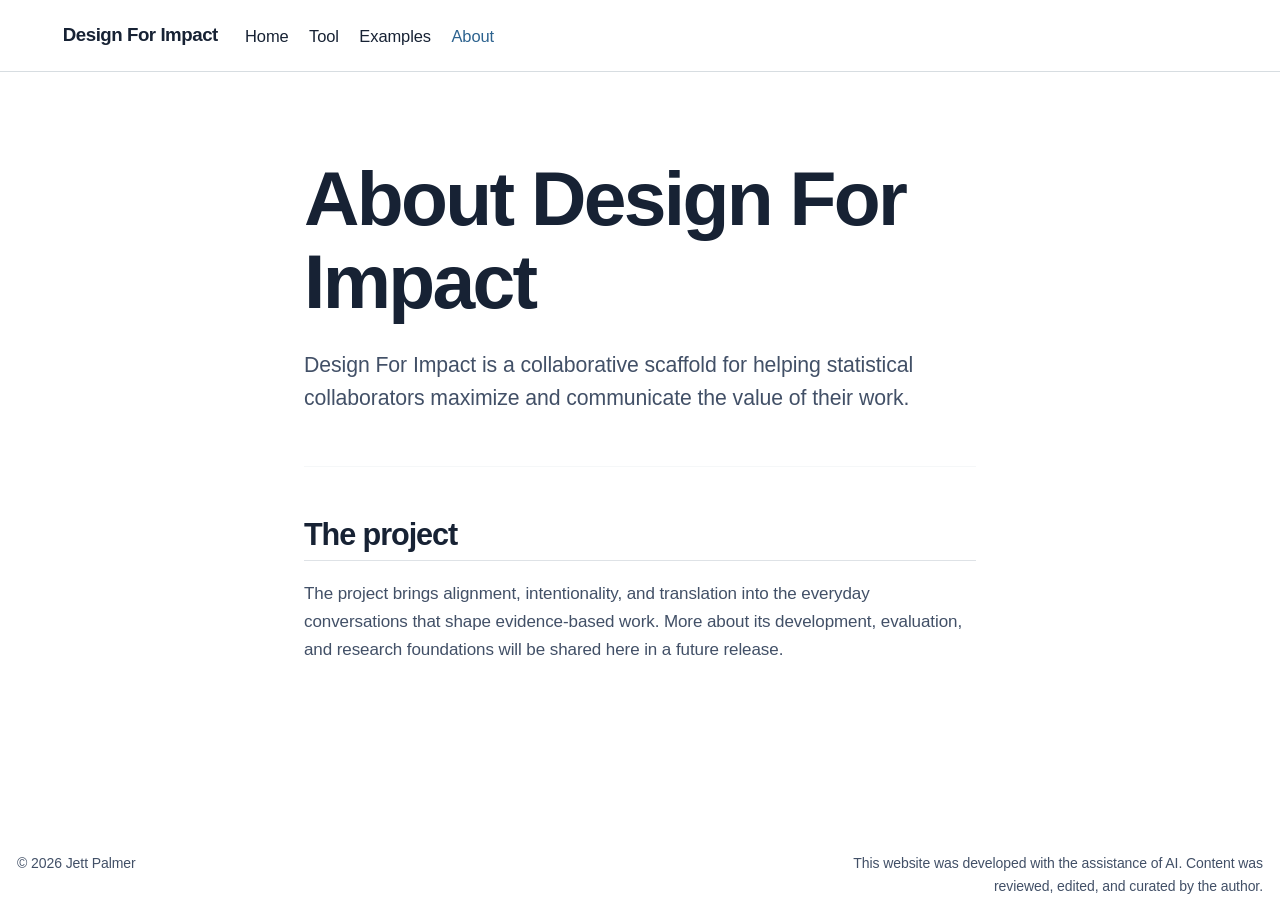
==== docs/about.html @ 985da2fa "Initial Design For Impact site" ====
<!DOCTYPE html>
<html xmlns="http://www.w3.org/1999/xhtml" lang="en" xml:lang="en"><head>

<meta charset="utf-8">
<meta name="generator" content="quarto-1.9.37">

<meta name="viewport" content="width=device-width, initial-scale=1.0, user-scalable=yes">


<title>About – Design For Impact</title>
<style>
/* Default styles provided by pandoc.
** See https://pandoc.org/MANUAL.html#variables-for-html for config info.
*/
code{white-space: pre-wrap;}
span.smallcaps{font-variant: small-caps;}
div.columns{display: flex; gap: min(4vw, 1.5em);}
div.column{flex: auto; overflow-x: auto;}
div.hanging-indent{margin-left: 1.5em; text-indent: -1.5em;}
ul.task-list{list-style: none;}
ul.task-list li input[type="checkbox"] {
  width: 0.8em;
  margin: 0 0.8em 0.2em -1em; /* quarto-specific, see https://github.com/quarto-dev/quarto-cli/issues/4556 */ 
  vertical-align: middle;
}
</style>


<script src="site_libs/quarto-nav/quarto-nav.js"></script>
<script src="site_libs/clipboard/clipboard.min.js"></script>
<script src="site_libs/quarto-html/quarto.js" type="module"></script>
<script src="site_libs/quarto-html/tabsets/tabsets.js" type="module"></script>
<script src="site_libs/quarto-html/popper.min.js"></script>
<script src="site_libs/quarto-html/tippy.umd.min.js"></script>
<link href="site_libs/quarto-html/tippy.css" rel="stylesheet">
<link href="site_libs/quarto-html/quarto-syntax-highlighting-7f8f88aac4f3542376d5c11b86a4c14d.css" rel="stylesheet" id="quarto-text-highlighting-styles">
<script src="site_libs/bootstrap/bootstrap.min.js"></script>
<link href="site_libs/bootstrap/bootstrap-icons.css" rel="stylesheet">
<link href="site_libs/bootstrap/bootstrap-45431c2918bd31147ddb3fa7038bb99f.min.css" rel="stylesheet" append-hash="true" id="quarto-bootstrap" data-mode="light">
<script id="quarto-search-options" type="application/json">{
  "language": {
    "search-no-results-text": "No results",
    "search-matching-documents-text": "matching documents",
    "search-copy-link-title": "Copy link to search",
    "search-hide-matches-text": "Hide additional matches",
    "search-more-match-text": "more match in this document",
    "search-more-matches-text": "more matches in this document",
    "search-clear-button-title": "Clear",
    "search-text-placeholder": "",
    "search-detached-cancel-button-title": "Cancel",
    "search-submit-button-title": "Submit",
    "search-label": "Search"
  }
}</script>


<link rel="stylesheet" href="styles.css">
</head>

<body class="nav-fixed fullcontent quarto-light">

<div id="quarto-search-results"></div>
  <header id="quarto-header" class="headroom fixed-top">
    <nav class="navbar navbar-expand-lg " data-bs-theme="dark">
      <div class="navbar-container container-fluid">
      <div class="navbar-brand-container mx-auto">
    <a class="navbar-brand" href="./index.html">
    <span class="navbar-title">Design For Impact</span>
    </a>
  </div>
          <button class="navbar-toggler" type="button" data-bs-toggle="collapse" data-bs-target="#navbarCollapse" aria-controls="navbarCollapse" role="menu" aria-expanded="false" aria-label="Toggle navigation" onclick="if (window.quartoToggleHeadroom) { window.quartoToggleHeadroom(); }">
  <span class="navbar-toggler-icon"></span>
</button>
          <div class="collapse navbar-collapse" id="navbarCollapse">
            <ul class="navbar-nav navbar-nav-scroll me-auto">
  <li class="nav-item">
    <a class="nav-link" href="./index.html"> 
<span class="menu-text">Home</span></a>
  </li>  
  <li class="nav-item">
    <a class="nav-link" href="./tool.html"> 
<span class="menu-text">Tool</span></a>
  </li>  
  <li class="nav-item">
    <a class="nav-link" href="./examples.html"> 
<span class="menu-text">Examples</span></a>
  </li>  
  <li class="nav-item">
    <a class="nav-link active" href="./about.html" aria-current="page"> 
<span class="menu-text">About</span></a>
  </li>  
</ul>
          </div> <!-- /navcollapse -->
            <div class="quarto-navbar-tools">
</div>
      </div> <!-- /container-fluid -->
    </nav>
</header>
<!-- content -->
<div id="quarto-content" class="quarto-container page-columns page-rows-contents page-layout-article page-navbar">
<!-- sidebar -->
<!-- margin-sidebar -->
    
<!-- main -->
<main class="content" id="quarto-document-content">

<header id="title-block-header" class="quarto-title-block default">
<div class="quarto-title">
<h1 class="title">About</h1>
</div>



<div class="quarto-title-meta">

    
  
    
  </div>
  


</header>


<section id="about-design-for-impact" class="level1 page-shell page-content">
<h1>About Design For Impact</h1>
<p class="lede">
Design For Impact is a collaborative scaffold for helping statistical collaborators maximize and communicate the value of their work.
</p>
<hr>
<section id="the-project" class="level2">
<h2 data-anchor-id="the-project">The project</h2>
<p>The project brings alignment, intentionality, and translation into the everyday conversations that shape evidence-based work. More about its development, evaluation, and research foundations will be shared here in a future release.</p>
</section>
</section>



</main> <!-- /main -->
<script id="quarto-html-after-body" type="application/javascript">
  window.document.addEventListener("DOMContentLoaded", function (event) {
    const isCodeAnnotation = (el) => {
      for (const clz of el.classList) {
        if (clz.startsWith('code-annotation-')) {                     
          return true;
        }
      }
      return false;
    }
    const onCopySuccess = function(e) {
      // button target
      const button = e.trigger;
      // don't keep focus
      button.blur();
      // flash "checked"
      button.classList.add('code-copy-button-checked');
      var currentTitle = button.getAttribute("title");
      button.setAttribute("title", "Copied!");
      let tooltip;
      if (window.bootstrap) {
        button.setAttribute("data-bs-toggle", "tooltip");
        button.setAttribute("data-bs-placement", "left");
        button.setAttribute("data-bs-title", "Copied!");
        tooltip = new bootstrap.Tooltip(button, 
          { trigger: "manual", 
            customClass: "code-copy-button-tooltip",
            offset: [0, -8]});
        tooltip.show();    
      }
      setTimeout(function() {
        if (tooltip) {
          tooltip.hide();
          button.removeAttribute("data-bs-title");
          button.removeAttribute("data-bs-toggle");
          button.removeAttribute("data-bs-placement");
        }
        button.setAttribute("title", currentTitle);
        button.classList.remove('code-copy-button-checked');
      }, 1000);
      // clear code selection
      e.clearSelection();
    }
    const getTextToCopy = function(trigger) {
      const outerScaffold = trigger.parentElement.cloneNode(true);
      const codeEl = outerScaffold.querySelector('code');
      for (const childEl of codeEl.children) {
        if (isCodeAnnotation(childEl)) {
          childEl.remove();
        }
      }
      return codeEl.innerText;
    }
    const clipboard = new window.ClipboardJS('.code-copy-button:not([data-in-quarto-modal])', {
      text: getTextToCopy
    });
    clipboard.on('success', onCopySuccess);
    if (window.document.getElementById('quarto-embedded-source-code-modal')) {
      const clipboardModal = new window.ClipboardJS('.code-copy-button[data-in-quarto-modal]', {
        text: getTextToCopy,
        container: window.document.getElementById('quarto-embedded-source-code-modal')
      });
      clipboardModal.on('success', onCopySuccess);
    }
      var localhostRegex = new RegExp(/^(?:http|https):\/\/localhost\:?[0-9]*\//);
      var mailtoRegex = new RegExp(/^mailto:/);
        var filterRegex = new RegExp("https:\/\/jettpalmer\.github\.io\/design-for-impact\/");
      var isInternal = (href) => {
          return filterRegex.test(href) || localhostRegex.test(href) || mailtoRegex.test(href);
      }
      // Inspect non-navigation links and adorn them if external
     var links = window.document.querySelectorAll('a[href]:not(.nav-link):not(.navbar-brand):not(.toc-action):not(.sidebar-link):not(.sidebar-item-toggle):not(.pagination-link):not(.no-external):not([aria-hidden]):not(.dropdown-item):not(.quarto-navigation-tool):not(.about-link)');
      for (var i=0; i<links.length; i++) {
        const link = links[i];
        if (!isInternal(link.href)) {
          // undo the damage that might have been done by quarto-nav.js in the case of
          // links that we want to consider external
          if (link.dataset.originalHref !== undefined) {
            link.href = link.dataset.originalHref;
          }
        }
      }
    function tippyHover(el, contentFn, onTriggerFn, onUntriggerFn) {
      const config = {
        allowHTML: true,
        maxWidth: 500,
        delay: 100,
        arrow: false,
        appendTo: function(el) {
            return el.parentElement;
        },
        interactive: true,
        interactiveBorder: 10,
        theme: 'quarto',
        placement: 'bottom-start',
      };
      if (contentFn) {
        config.content = contentFn;
      }
      if (onTriggerFn) {
        config.onTrigger = onTriggerFn;
      }
      if (onUntriggerFn) {
        config.onUntrigger = onUntriggerFn;
      }
      window.tippy(el, config); 
    }
    const noterefs = window.document.querySelectorAll('a[role="doc-noteref"]');
    for (var i=0; i<noterefs.length; i++) {
      const ref = noterefs[i];
      tippyHover(ref, function() {
        // use id or data attribute instead here
        let href = ref.getAttribute('data-footnote-href') || ref.getAttribute('href');
        try { href = new URL(href).hash; } catch {}
        const id = href.replace(/^#\/?/, "");
        const note = window.document.getElementById(id);
        if (note) {
          return note.innerHTML;
        } else {
          return "";
        }
      });
    }
    const xrefs = window.document.querySelectorAll('a.quarto-xref');
    const processXRef = (id, note) => {
      // Strip column container classes
      const stripColumnClz = (el) => {
        el.classList.remove("page-full", "page-columns");
        if (el.children) {
          for (const child of el.children) {
            stripColumnClz(child);
          }
        }
      }
      stripColumnClz(note)
      if (id === null || id.startsWith('sec-')) {
        // Special case sections, only their first couple elements
        const container = document.createElement("div");
        if (note.children && note.children.length > 2) {
          container.appendChild(note.children[0].cloneNode(true));
          for (let i = 1; i < note.children.length; i++) {
            const child = note.children[i];
            if (child.tagName === "P" && child.innerText === "") {
              continue;
            } else {
              container.appendChild(child.cloneNode(true));
              break;
            }
          }
          if (window.Quarto?.typesetMath) {
            window.Quarto.typesetMath(container);
          }
          return container.innerHTML
        } else {
          if (window.Quarto?.typesetMath) {
            window.Quarto.typesetMath(note);
          }
          return note.innerHTML;
        }
      } else {
        // Remove any anchor links if they are present
        const anchorLink = note.querySelector('a.anchorjs-link');
        if (anchorLink) {
          anchorLink.remove();
        }
        if (window.Quarto?.typesetMath) {
          window.Quarto.typesetMath(note);
        }
        if (note.classList.contains("callout")) {
          return note.outerHTML;
        } else {
          return note.innerHTML;
        }
      }
    }
    for (var i=0; i<xrefs.length; i++) {
      const xref = xrefs[i];
      tippyHover(xref, undefined, function(instance) {
        instance.disable();
        let url = xref.getAttribute('href');
        let hash = undefined; 
        if (url.startsWith('#')) {
          hash = url;
        } else {
          try { hash = new URL(url).hash; } catch {}
        }
        if (hash) {
          const id = hash.replace(/^#\/?/, "");
          const note = window.document.getElementById(id);
          if (note !== null) {
            try {
              const html = processXRef(id, note.cloneNode(true));
              instance.setContent(html);
            } finally {
              instance.enable();
              instance.show();
            }
          } else {
            // See if we can fetch this
            fetch(url.split('#')[0])
            .then(res => res.text())
            .then(html => {
              const parser = new DOMParser();
              const htmlDoc = parser.parseFromString(html, "text/html");
              const note = htmlDoc.getElementById(id);
              if (note !== null) {
                const html = processXRef(id, note);
                instance.setContent(html);
              } 
            }).finally(() => {
              instance.enable();
              instance.show();
            });
          }
        } else {
          // See if we can fetch a full url (with no hash to target)
          // This is a special case and we should probably do some content thinning / targeting
          fetch(url)
          .then(res => res.text())
          .then(html => {
            const parser = new DOMParser();
            const htmlDoc = parser.parseFromString(html, "text/html");
            const note = htmlDoc.querySelector('main.content');
            if (note !== null) {
              // This should only happen for chapter cross references
              // (since there is no id in the URL)
              // remove the first header
              if (note.children.length > 0 && note.children[0].tagName === "HEADER") {
                note.children[0].remove();
              }
              const html = processXRef(null, note);
              instance.setContent(html);
            } 
          }).finally(() => {
            instance.enable();
            instance.show();
          });
        }
      }, function(instance) {
      });
    }
        let selectedAnnoteEl;
        const selectorForAnnotation = ( cell, annotation) => {
          let cellAttr = 'data-code-cell="' + cell + '"';
          let lineAttr = 'data-code-annotation="' +  annotation + '"';
          const selector = 'span[' + cellAttr + '][' + lineAttr + ']';
          return selector;
        }
        const selectCodeLines = (annoteEl) => {
          const doc = window.document;
          const targetCell = annoteEl.getAttribute("data-target-cell");
          const targetAnnotation = annoteEl.getAttribute("data-target-annotation");
          const annoteSpan = window.document.querySelector(selectorForAnnotation(targetCell, targetAnnotation));
          const lines = annoteSpan.getAttribute("data-code-lines").split(",");
          const lineIds = lines.map((line) => {
            return targetCell + "-" + line;
          })
          let top = null;
          let height = null;
          let parent = null;
          if (lineIds.length > 0) {
              //compute the position of the single el (top and bottom and make a div)
              const el = window.document.getElementById(lineIds[0]);
              top = el.offsetTop;
              height = el.offsetHeight;
              parent = el.parentElement.parentElement;
            if (lineIds.length > 1) {
              const lastEl = window.document.getElementById(lineIds[lineIds.length - 1]);
              const bottom = lastEl.offsetTop + lastEl.offsetHeight;
              height = bottom - top;
            }
            if (top !== null && height !== null && parent !== null) {
              // cook up a div (if necessary) and position it 
              let div = window.document.getElementById("code-annotation-line-highlight");
              if (div === null) {
                div = window.document.createElement("div");
                div.setAttribute("id", "code-annotation-line-highlight");
                div.style.position = 'absolute';
                parent.appendChild(div);
              }
              div.style.top = top - 2 + "px";
              div.style.height = height + 4 + "px";
              div.style.left = 0;
              let gutterDiv = window.document.getElementById("code-annotation-line-highlight-gutter");
              if (gutterDiv === null) {
                gutterDiv = window.document.createElement("div");
                gutterDiv.setAttribute("id", "code-annotation-line-highlight-gutter");
                gutterDiv.style.position = 'absolute';
                const codeCell = window.document.getElementById(targetCell);
                const gutter = codeCell.querySelector('.code-annotation-gutter');
                gutter.appendChild(gutterDiv);
              }
              gutterDiv.style.top = top - 2 + "px";
              gutterDiv.style.height = height + 4 + "px";
            }
            selectedAnnoteEl = annoteEl;
          }
        };
        const unselectCodeLines = () => {
          const elementsIds = ["code-annotation-line-highlight", "code-annotation-line-highlight-gutter"];
          elementsIds.forEach((elId) => {
            const div = window.document.getElementById(elId);
            if (div) {
              div.remove();
            }
          });
          selectedAnnoteEl = undefined;
        };
          // Handle positioning of the toggle
      window.addEventListener(
        "resize",
        throttle(() => {
          elRect = undefined;
          if (selectedAnnoteEl) {
            selectCodeLines(selectedAnnoteEl);
          }
        }, 10)
      );
      function throttle(fn, ms) {
      let throttle = false;
      let timer;
        return (...args) => {
          if(!throttle) { // first call gets through
              fn.apply(this, args);
              throttle = true;
          } else { // all the others get throttled
              if(timer) clearTimeout(timer); // cancel #2
              timer = setTimeout(() => {
                fn.apply(this, args);
                timer = throttle = false;
              }, ms);
          }
        };
      }
        // Attach click handler to the DT
        const annoteDls = window.document.querySelectorAll('dt[data-target-cell]');
        for (const annoteDlNode of annoteDls) {
          annoteDlNode.addEventListener('click', (event) => {
            const clickedEl = event.target;
            if (clickedEl !== selectedAnnoteEl) {
              unselectCodeLines();
              const activeEl = window.document.querySelector('dt[data-target-cell].code-annotation-active');
              if (activeEl) {
                activeEl.classList.remove('code-annotation-active');
              }
              selectCodeLines(clickedEl);
              clickedEl.classList.add('code-annotation-active');
            } else {
              // Unselect the line
              unselectCodeLines();
              clickedEl.classList.remove('code-annotation-active');
            }
          });
        }
    const findCites = (el) => {
      const parentEl = el.parentElement;
      if (parentEl) {
        const cites = parentEl.dataset.cites;
        if (cites) {
          return {
            el,
            cites: cites.split(' ')
          };
        } else {
          return findCites(el.parentElement)
        }
      } else {
        return undefined;
      }
    };
    var bibliorefs = window.document.querySelectorAll('a[role="doc-biblioref"]');
    for (var i=0; i<bibliorefs.length; i++) {
      const ref = bibliorefs[i];
      const citeInfo = findCites(ref);
      if (citeInfo) {
        tippyHover(citeInfo.el, function() {
          var popup = window.document.createElement('div');
          citeInfo.cites.forEach(function(cite) {
            var citeDiv = window.document.createElement('div');
            citeDiv.classList.add('hanging-indent');
            citeDiv.classList.add('csl-entry');
            var biblioDiv = window.document.getElementById('ref-' + cite);
            if (biblioDiv) {
              citeDiv.innerHTML = biblioDiv.innerHTML;
            }
            popup.appendChild(citeDiv);
          });
          return popup.innerHTML;
        });
      }
    }
  });
  </script>
</div> <!-- /content -->
<footer class="footer">
  <div class="nav-footer">
    <div class="nav-footer-left">
<p>© 2026 Jett Palmer</p>
</div>   
    <div class="nav-footer-center">
      &nbsp;
    </div>
    <div class="nav-footer-right">
<p>This website was developed with the assistance of AI. Content was reviewed, edited, and curated by the author.</p>
</div>
  </div>
</footer>




</body></html>
---- docs/site_libs/quarto-html/tippy.css ----
.tippy-box[data-animation=fade][data-state=hidden]{opacity:0}[data-tippy-root]{max-width:calc(100vw - 10px)}.tippy-box{position:relative;background-color:#333;color:#fff;border-radius:4px;font-size:14px;line-height:1.4;white-space:normal;outline:0;transition-property:transform,visibility,opacity}.tippy-box[data-placement^=top]>.tippy-arrow{bottom:0}.tippy-box[data-placement^=top]>.tippy-arrow:before{bottom:-7px;left:0;border-width:8px 8px 0;border-top-color:initial;transform-origin:center top}.tippy-box[data-placement^=bottom]>.tippy-arrow{top:0}.tippy-box[data-placement^=bottom]>.tippy-arrow:before{top:-7px;left:0;border-width:0 8px 8px;border-bottom-color:initial;transform-origin:center bottom}.tippy-box[data-placement^=left]>.tippy-arrow{right:0}.tippy-box[data-placement^=left]>.tippy-arrow:before{border-width:8px 0 8px 8px;border-left-color:initial;right:-7px;transform-origin:center left}.tippy-box[data-placement^=right]>.tippy-arrow{left:0}.tippy-box[data-placement^=right]>.tippy-arrow:before{left:-7px;border-width:8px 8px 8px 0;border-right-color:initial;transform-origin:center right}.tippy-box[data-inertia][data-state=visible]{transition-timing-function:cubic-bezier(.54,1.5,.38,1.11)}.tippy-arrow{width:16px;height:16px;color:#333}.tippy-arrow:before{content:"";position:absolute;border-color:transparent;border-style:solid}.tippy-content{position:relative;padding:5px 9px;z-index:1}
---- docs/site_libs/quarto-html/quarto-syntax-highlighting-7f8f88aac4f3542376d5c11b86a4c14d.css ----
/* quarto syntax highlight colors */
:root {
  --quarto-hl-ot-color: #003B4F;
  --quarto-hl-at-color: #657422;
  --quarto-hl-ss-color: #20794D;
  --quarto-hl-an-color: #5E5E5E;
  --quarto-hl-fu-color: #4758AB;
  --quarto-hl-st-color: #20794D;
  --quarto-hl-cf-color: #003B4F;
  --quarto-hl-op-color: #5E5E5E;
  --quarto-hl-er-color: #AD0000;
  --quarto-hl-bn-color: #AD0000;
  --quarto-hl-al-color: #AD0000;
  --quarto-hl-va-color: #111111;
  --quarto-hl-bu-color: inherit;
  --quarto-hl-ex-color: inherit;
  --quarto-hl-pp-color: #AD0000;
  --quarto-hl-in-color: #5E5E5E;
  --quarto-hl-vs-color: #20794D;
  --quarto-hl-wa-color: #5E5E5E;
  --quarto-hl-do-color: #5E5E5E;
  --quarto-hl-im-color: #00769E;
  --quarto-hl-ch-color: #20794D;
  --quarto-hl-dt-color: #AD0000;
  --quarto-hl-fl-color: #AD0000;
  --quarto-hl-co-color: #5E5E5E;
  --quarto-hl-cv-color: #5E5E5E;
  --quarto-hl-cn-color: #8f5902;
  --quarto-hl-sc-color: #5E5E5E;
  --quarto-hl-dv-color: #AD0000;
  --quarto-hl-kw-color: #003B4F;
}

/* other quarto variables */
:root {
  --quarto-font-monospace: SFMono-Regular, Menlo, Monaco, Consolas, "Liberation Mono", "Courier New", monospace;
}

/* syntax highlight based on Pandoc's rules */
pre > code.sourceCode > span {
  color: #003B4F;
}

code.sourceCode > span {
  color: #003B4F;
}

div.sourceCode,
div.sourceCode pre.sourceCode {
  color: #003B4F;
}

/* Normal */
code span {
  color: #003B4F;
}

/* Alert */
code span.al {
  color: #AD0000;
  font-style: inherit;
}

/* Annotation */
code span.an {
  color: #5E5E5E;
  font-style: inherit;
}

/* Attribute */
code span.at {
  color: #657422;
  font-style: inherit;
}

/* BaseN */
code span.bn {
  color: #AD0000;
  font-style: inherit;
}

/* BuiltIn */
code span.bu {
  font-style: inherit;
}

/* ControlFlow */
code span.cf {
  color: #003B4F;
  font-weight: bold;
  font-style: inherit;
}

/* Char */
code span.ch {
  color: #20794D;
  font-style: inherit;
}

/* Constant */
code span.cn {
  color: #8f5902;
  font-style: inherit;
}

/* Comment */
code span.co {
  color: #5E5E5E;
  font-style: inherit;
}

/* CommentVar */
code span.cv {
  color: #5E5E5E;
  font-style: italic;
}

/* Documentation */
code span.do {
  color: #5E5E5E;
  font-style: italic;
}

/* DataType */
code span.dt {
  color: #AD0000;
  font-style: inherit;
}

/* DecVal */
code span.dv {
  color: #AD0000;
  font-style: inherit;
}

/* Error */
code span.er {
  color: #AD0000;
  font-style: inherit;
}

/* Extension */
code span.ex {
  font-style: inherit;
}

/* Float */
code span.fl {
  color: #AD0000;
  font-style: inherit;
}

/* Function */
code span.fu {
  color: #4758AB;
  font-style: inherit;
}

/* Import */
code span.im {
  color: #00769E;
  font-style: inherit;
}

/* Information */
code span.in {
  color: #5E5E5E;
  font-style: inherit;
}

/* Keyword */
code span.kw {
  color: #003B4F;
  font-weight: bold;
  font-style: inherit;
}

/* Operator */
code span.op {
  color: #5E5E5E;
  font-style: inherit;
}

/* Other */
code span.ot {
  color: #003B4F;
  font-style: inherit;
}

/* Preprocessor */
code span.pp {
  color: #AD0000;
  font-style: inherit;
}

/* SpecialChar */
code span.sc {
  color: #5E5E5E;
  font-style: inherit;
}

/* SpecialString */
code span.ss {
  color: #20794D;
  font-style: inherit;
}

/* String */
code span.st {
  color: #20794D;
  font-style: inherit;
}

/* Variable */
code span.va {
  color: #111111;
  font-style: inherit;
}

/* VerbatimString */
code span.vs {
  color: #20794D;
  font-style: inherit;
}

/* Warning */
code span.wa {
  color: #5E5E5E;
  font-style: italic;
}

.prevent-inlining {
  content: "</";
}

/*# sourceMappingURL=789ad8cd35626ba772517505b42a116e.css.map */
---- docs/styles.css ----
:root {
  --ink: #172234;
  --ink-soft: #425067;
  --blue: #2d638f;
  --blue-dark: #204d71;
  --blue-pale: #eef4f7;
  --warm: #fafaf7;
  --rule: #d7dde1;
  --rule-dark: #aab6be;
  --paper: #ffffff;
}

html { scroll-behavior: smooth; }

body {
  background: var(--paper);
  color: var(--ink);
  font-family: -apple-system, BlinkMacSystemFont, "Segoe UI", sans-serif;
  font-size: 17px;
  line-height: 1.65;
  letter-spacing: -0.005em;
}

#quarto-content { overflow: hidden; }

.navbar {
  background: rgba(255, 255, 255, 0.97) !important;
  border-bottom: 1px solid var(--rule);
  box-shadow: none;
  min-height: 4.25rem;
}

.navbar-container { max-width: 1180px; }

.navbar-brand,
.navbar-title,
.navbar-nav .nav-link {
  color: var(--ink) !important;
  font-size: 0.97rem;
}

.navbar-title {
  font-size: 1.1rem;
  font-weight: 700;
  letter-spacing: -0.025em;
}

.navbar-nav .nav-link { padding-left: 0.85rem; padding-right: 0.85rem; }

.navbar-nav .nav-link:hover,
.navbar-nav .nav-link:focus,
.navbar-nav .nav-link.active { color: var(--blue) !important; }

main.content#quarto-document-content {
  margin: 0;
  max-width: none;
  padding: 0;
}

#title-block-header { display: none; }

.page-shell {
  margin: 0 auto;
  max-width: 1180px;
  padding-left: 2rem;
  padding-right: 2rem;
}

h1, h2, h3, p { margin-top: 0; }

h1, h2, h3 {
  color: var(--ink);
  font-weight: 720;
  letter-spacing: -0.035em;
  line-height: 1.08;
}

h1 { font-size: clamp(3.25rem, 7vw, 6rem); margin-bottom: 1.55rem; }
h2 { font-size: clamp(2rem, 4vw, 3.3rem); margin-bottom: 1.15rem; }
h3 { font-size: 1.3rem; margin-bottom: 0.7rem; }
p { color: var(--ink-soft); margin-bottom: 0; }
a { color: var(--blue-dark); text-decoration-color: currentColor; text-underline-offset: 0.18em; }
a:hover { color: var(--ink); }

a:focus-visible,
button:focus-visible {
  outline: 3px solid #e29646;
  outline-offset: 4px;
}

.hero { padding: clamp(5.5rem, 10vw, 9rem) 0 clamp(5rem, 9vw, 8rem); }

.hero-grid {
  align-items: center;
  display: grid;
  gap: clamp(3rem, 7vw, 7rem);
  grid-template-columns: minmax(0, 1.05fr) minmax(260px, 0.7fr);
}

.hero-intro { font-size: clamp(1.3rem, 2.2vw, 1.7rem); line-height: 1.45; max-width: 40rem; }
.hero-actions { display: flex; flex-wrap: wrap; gap: 0.8rem; margin-top: 2.2rem; }

.button {
  align-items: center;
  border: 1px solid var(--ink);
  border-radius: 0;
  display: inline-flex;
  font-size: 0.96rem;
  font-weight: 700;
  justify-content: center;
  line-height: 1.2;
  padding: 0.82rem 1.1rem;
  text-decoration: none;
  transition: background-color 150ms ease, border-color 150ms ease, color 150ms ease;
}

.button-primary { background: var(--ink); color: #fff; }
.button-primary:not(:disabled):hover { background: var(--blue-dark); border-color: var(--blue-dark); color: #fff; }
.button-primary:disabled { cursor: not-allowed; opacity: 0.55; }
.button-secondary { background: transparent; color: var(--ink); }
.button-secondary:hover { background: var(--blue-pale); color: var(--ink); }

.tool-preview { margin: 0; max-width: 410px; }
.tool-preview-frame { background: #fff; border: 1px solid var(--rule); box-shadow: 0 14px 28px rgba(23, 34, 52, 0.11); padding: 0.65rem; transform: rotate(1.1deg); }
.tool-preview img { display: block; height: auto; width: 100%; }
.tool-preview figcaption { color: var(--ink-soft); font-size: 0.83rem; line-height: 1.4; margin-top: 1.15rem; }

.impact-statement { background: var(--blue-pale); border-bottom: 1px solid var(--rule); border-top: 1px solid var(--rule); padding: clamp(4rem, 7vw, 6.5rem) 0; }
.impact-statement h2 { font-size: clamp(2.1rem, 4.5vw, 4rem); line-height: 1.14; margin: 0; max-width: 1010px; }

.section { padding: clamp(5rem, 9vw, 8rem) 0; }
.section-intro { max-width: 710px; }
.section-intro > p { font-size: 1.13rem; }

.workflow-flow {
  align-items: stretch;
  border-bottom: 1px solid var(--rule);
  border-top: 1px solid var(--rule);
  display: grid;
  grid-template-columns: 1fr auto 1fr auto 1fr;
  list-style: none;
  margin: 3.5rem 0 0;
  padding: 1.8rem 0;
}

.workflow-flow li:not(.flow-arrow) { padding: 0.1rem 1.35rem; }
.workflow-flow li:first-child { padding-left: 0; }
.workflow-code { color: var(--blue); font-size: 2.2rem; font-weight: 750; letter-spacing: -0.05em; line-height: 1; }
.workflow-code sub { font-size: 0.58em; }
.workflow-type { color: var(--ink-soft); font-size: 0.92rem; margin-top: 1.05rem; }
.workflow-flow h3 { font-size: 1.35rem; margin: 0.1rem 0 0; }
.flow-arrow { align-self: center; color: var(--rule-dark); font-size: 1.8rem; padding: 0 0.25rem; }

.workflow-notes { display: grid; gap: 1.8rem; grid-template-columns: repeat(3, 1fr); margin-top: 2.4rem; }
.workflow-notes article { border-top: 3px solid var(--blue); padding-top: 1.1rem; }
.workflow-notes p { font-size: 0.98rem; line-height: 1.55; }
.section-close { align-items: end; border-top: 1px solid var(--rule); display: flex; justify-content: space-between; margin-top: 3.7rem; padding-top: 1.55rem; }
.section-close p { color: var(--ink); font-weight: 650; max-width: 35rem; }

.text-action { display: inline-block; font-size: 0.94rem; font-weight: 720; text-decoration-thickness: 1px; white-space: nowrap; }
.text-action span { display: inline-block; margin-left: 0.26rem; transition: transform 150ms ease; }
.text-action:hover span { transform: translateX(0.24rem); }

.implementation-section { background: var(--warm); border-bottom: 1px solid var(--rule); border-top: 1px solid var(--rule); }
.split-heading { align-items: start; display: grid; gap: 3rem; grid-template-columns: minmax(250px, 1fr) minmax(280px, 0.84fr); max-width: none; }
.split-heading h2 { margin: 0; }

.lifecycle { display: grid; gap: 1.5rem; grid-template-columns: repeat(4, 1fr); list-style: none; margin: 3.5rem 0 2rem; padding: 0; }
.lifecycle li { border-top: 1px solid var(--rule-dark); padding-top: 1rem; }
.lifecycle h3 { font-size: 1.16rem; }
.lifecycle p { font-size: 0.95rem; line-height: 1.55; }

.example-previews { display: grid; gap: 3rem; grid-template-columns: repeat(2, 1fr); margin-top: 3.4rem; }
.example-previews article { border-bottom: 1px solid var(--rule); border-top: 1px solid var(--rule-dark); padding: 1.45rem 0 1.7rem; }
.example-previews h3 { font-size: clamp(1.45rem, 2.3vw, 2rem); max-width: 22rem; }
.example-previews p { margin-bottom: 1.5rem; max-width: 30rem; }

.resource-section { padding-bottom: clamp(4.5rem, 7vw, 7rem); }
.resource-split { display: grid; gap: 3rem; grid-template-columns: repeat(2, 1fr); margin-top: 3.4rem; }
.resource-split article { border-left: 3px solid var(--blue); padding-left: 1.5rem; }
.resource-split h3 { font-size: 1.65rem; }
.resource-split p { margin-bottom: 1.4rem; max-width: 31rem; }

.evaluation-section { background: var(--ink); }
.evaluation-section h2, .evaluation-section p, .evaluation-section a { color: #fff; }
.evaluation-layout { align-items: end; display: flex; gap: 3rem; justify-content: space-between; }
.evaluation-layout > div { max-width: 700px; }
.evaluation-layout h2 { margin-bottom: 1rem; }
.evaluation-layout p { color: #d6dfea; font-size: 1.1rem; }
.evaluation-layout .text-action { color: #fff; }

.page-content { max-width: 740px; padding-bottom: 7rem; padding-top: 5rem; }
.page-content h1 { font-size: clamp(2.7rem, 6vw, 4.75rem); }
.page-content .lede { font-size: 1.25rem; line-height: 1.55; }
.page-content hr { border: 0; border-top: 1px solid var(--rule); margin: 3rem 0; }
.page-content h2 { font-size: 1.8rem; margin-top: 2.5rem; }
.page-content ul { color: var(--ink-soft); padding-left: 1.2rem; }

.page-footer { background: #fff; border-top: 1px solid var(--rule); color: var(--ink-soft); font-size: 0.78rem; line-height: 1.45; padding: 2.5rem 1rem; }
.page-footer .nav-footer { max-width: 1180px; }
.page-footer a { color: var(--ink-soft); }

@media (max-width: 900px) {
  .hero-grid { gap: 4rem; grid-template-columns: 1fr; }
  .tool-preview { margin: 0 auto; max-width: 440px; width: 90%; }
  .workflow-notes, .lifecycle { gap: 1.5rem; grid-template-columns: repeat(2, 1fr); }
  .lifecycle li:last-child { grid-column: 2; }
  .evaluation-layout { align-items: start; flex-direction: column; }
  .page-footer .nav-footer { gap: 1.25rem; }
}

@media (max-width: 620px) {
  body { font-size: 16px; }
  .page-shell { padding-left: 1.3rem; padding-right: 1.3rem; }
  .navbar { min-height: 3.85rem; }
  .hero { padding-top: 4.4rem; }
  h1 { font-size: clamp(3rem, 15vw, 4.6rem); }
  .hero-actions { align-items: stretch; flex-direction: column; }
  .button { width: 100%; }
  .tool-preview { width: 100%; }
  .workflow-flow { gap: 0; grid-template-columns: 1fr; padding: 0.5rem 0; }
  .workflow-flow li:not(.flow-arrow), .workflow-flow li:first-child { border-bottom: 1px solid var(--rule); padding: 1.3rem 0; }
  .workflow-flow li:last-child { border-bottom: 0; }
  .workflow-type { margin-top: 0.45rem; }
  .flow-arrow { display: none; }
  .workflow-notes, .lifecycle, .example-previews, .resource-split, .split-heading { grid-template-columns: 1fr; }
  .lifecycle li:last-child { grid-column: auto; }
  .section-close { align-items: start; flex-direction: column; gap: 1rem; }
  .resource-split { gap: 2.2rem; }
  .page-footer { text-align: left; }
  .page-footer .nav-footer { align-items: start; flex-direction: column; }
}

@media (prefers-reduced-motion: reduce) {
  *, *::before, *::after { scroll-behavior: auto !important; transition-duration: 0.01ms !important; }
}
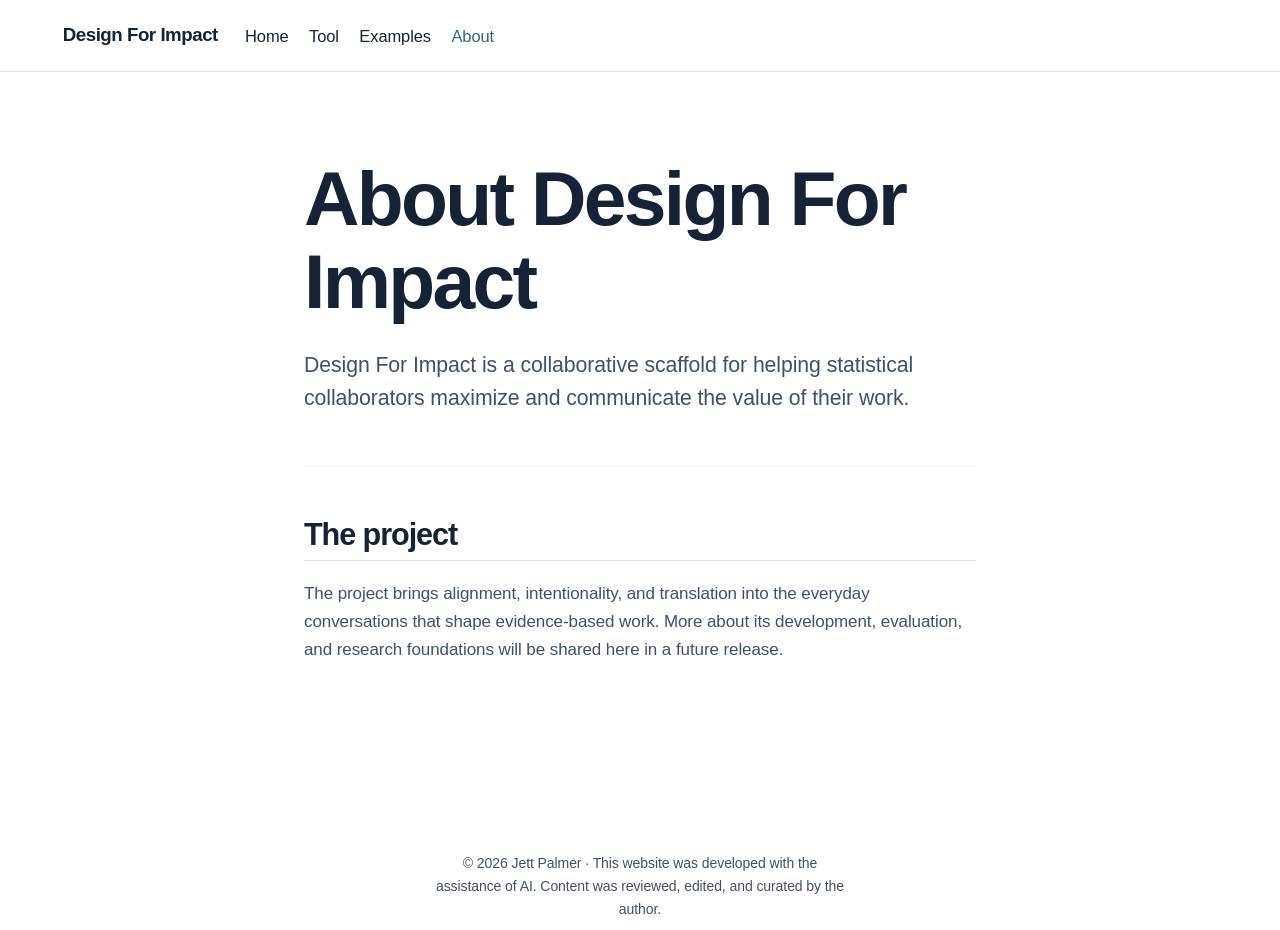
==== commit 185d9982: "Center footer disclosure" ====
--- a/docs/about.html
+++ b/docs/about.html
@@ -535,14 +535,14 @@
 <footer class="footer">
   <div class="nav-footer">
     <div class="nav-footer-left">
-<p>© 2026 Jett Palmer</p>
-</div>   
+      &nbsp;
+    </div>   
     <div class="nav-footer-center">
+<p>© 2026 Jett Palmer · This website was developed with the assistance of AI. Content was reviewed, edited, and curated by the author.</p>
+</div>
+    <div class="nav-footer-right">
       &nbsp;
     </div>
-    <div class="nav-footer-right">
-<p>This website was developed with the assistance of AI. Content was reviewed, edited, and curated by the author.</p>
-</div>
   </div>
 </footer>
 
--- a/docs/styles.css
+++ b/docs/styles.css
@@ -50,6 +50,31 @@
 .navbar-nav .nav-link:hover,
 .navbar-nav .nav-link:focus,
 .navbar-nav .nav-link.active { color: var(--blue) !important; }
+
+.navbar-toggler {
+  align-items: center;
+  border: 1px solid var(--ink) !important;
+  border-radius: 0 !important;
+  display: inline-flex;
+  justify-content: center;
+  min-height: 44px;
+  min-width: 44px;
+  padding: 0.55rem !important;
+}
+
+.navbar-toggler:hover { background: var(--blue-pale); }
+
+.navbar-toggler-icon {
+  background-image:
+    linear-gradient(var(--ink), var(--ink)),
+    linear-gradient(var(--ink), var(--ink)),
+    linear-gradient(var(--ink), var(--ink)) !important;
+  background-position: center 1px, center 50%, center calc(100% - 1px);
+  background-repeat: no-repeat;
+  background-size: 100% 2px, 100% 2px, 100% 2px;
+  height: 1.1rem;
+  width: 1.35rem;
+}
 
 main.content#quarto-document-content {
   margin: 0;
@@ -196,7 +221,7 @@
 .page-content h2 { font-size: 1.8rem; margin-top: 2.5rem; }
 .page-content ul { color: var(--ink-soft); padding-left: 1.2rem; }
 
-.page-footer { background: #fff; border-top: 1px solid var(--rule); color: var(--ink-soft); font-size: 0.78rem; line-height: 1.45; padding: 2.5rem 1rem; }
+.page-footer { background: #fff; border-top: 1px solid var(--rule); color: var(--ink-soft); font-size: 0.78rem; line-height: 1.45; padding: 2.5rem 1rem; text-align: center; }
 .page-footer .nav-footer { max-width: 1180px; }
 .page-footer a { color: var(--ink-soft); }
 
@@ -227,8 +252,7 @@
   .lifecycle li:last-child { grid-column: auto; }
   .section-close { align-items: start; flex-direction: column; gap: 1rem; }
   .resource-split { gap: 2.2rem; }
-  .page-footer { text-align: left; }
-  .page-footer .nav-footer { align-items: start; flex-direction: column; }
+  .page-footer .nav-footer { align-items: center; }
 }
 
 @media (prefers-reduced-motion: reduce) {
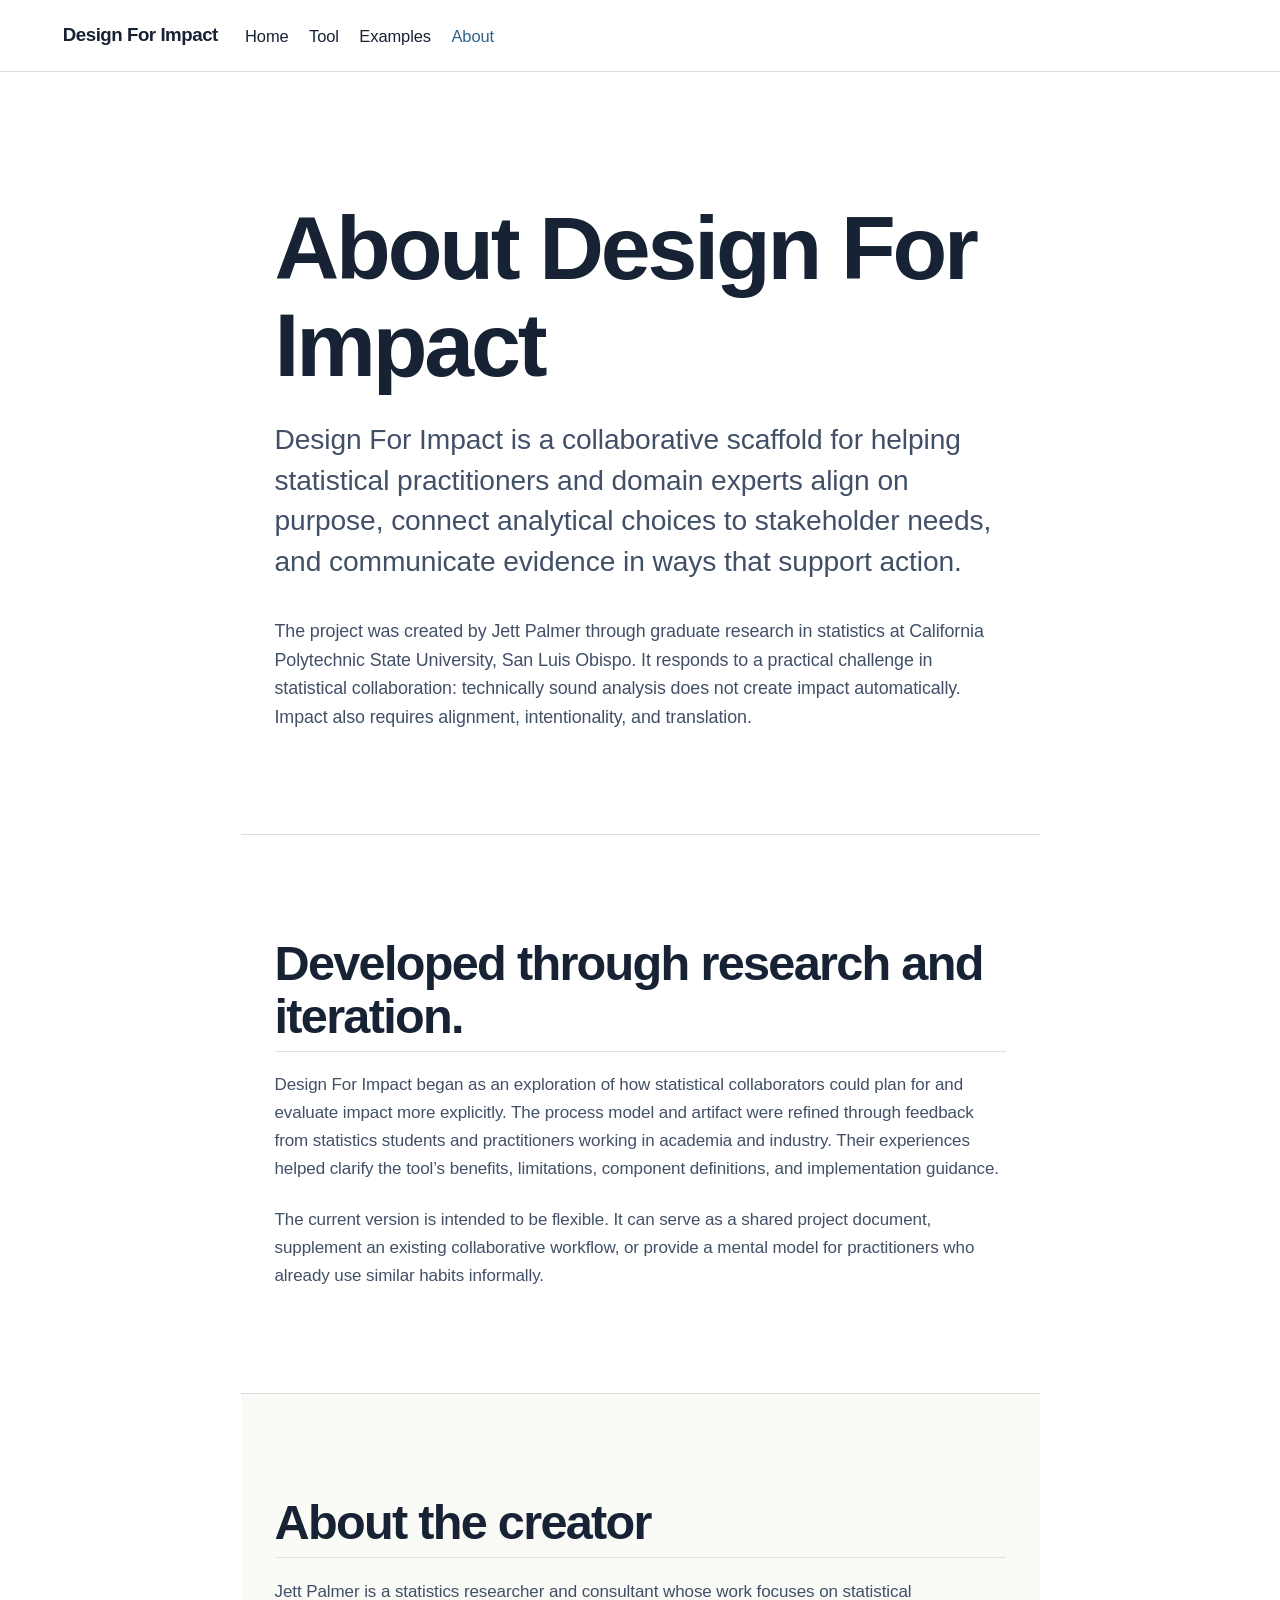
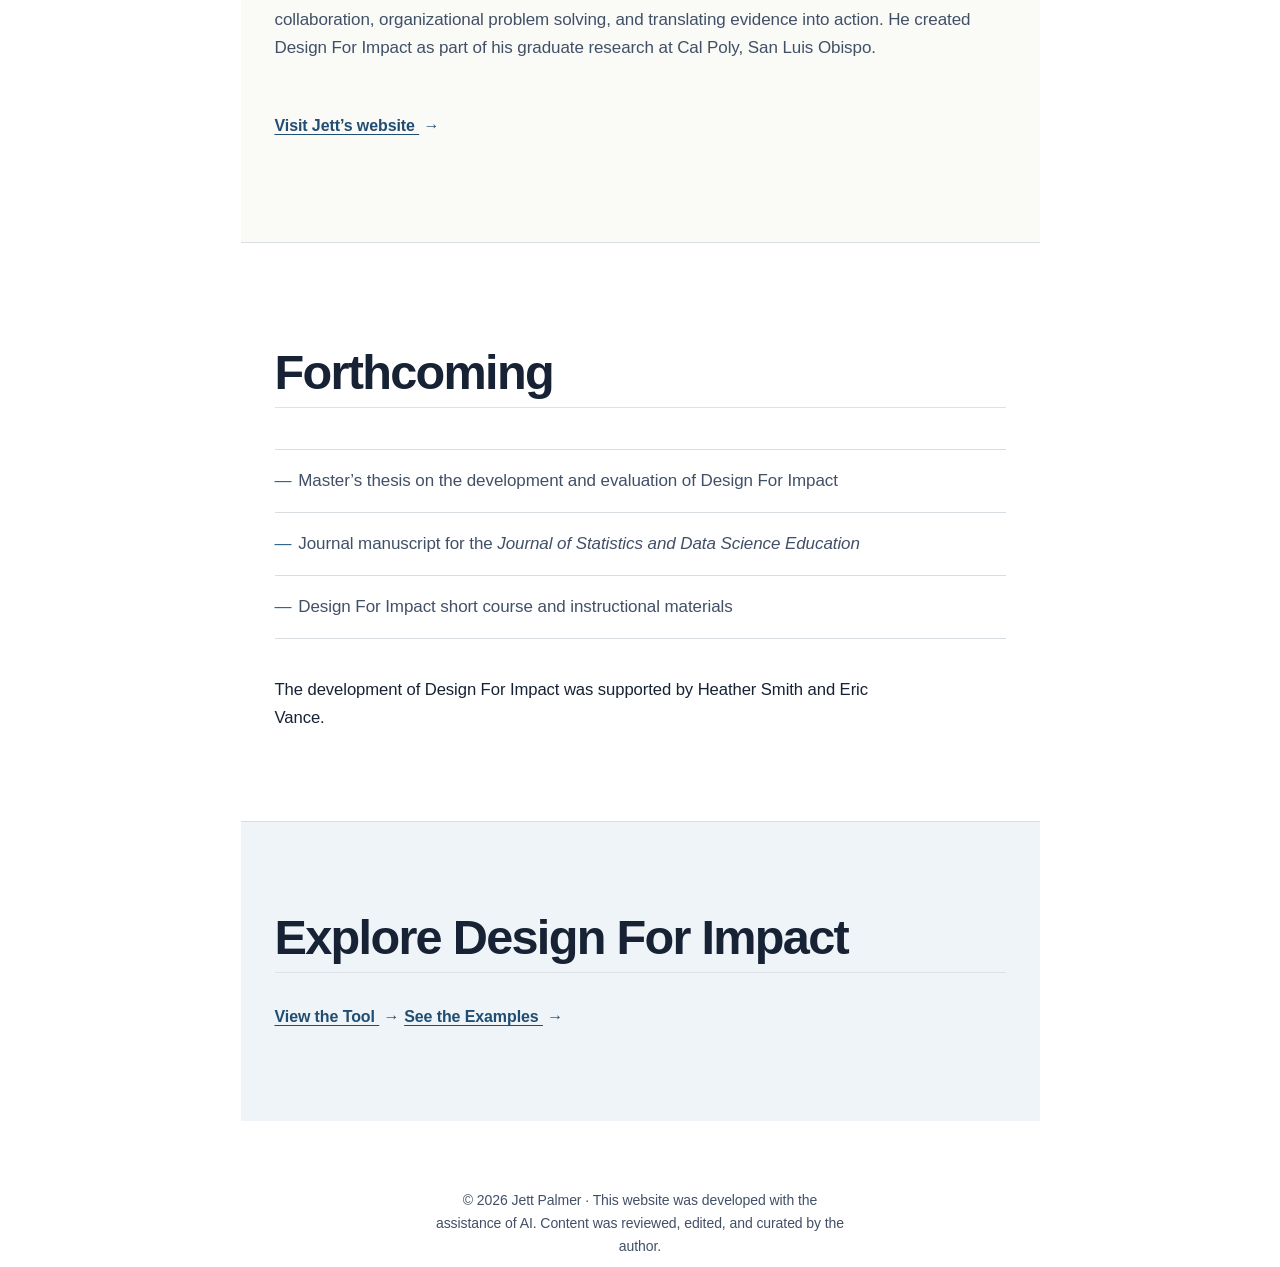
==== commit e10a981d: "Build examples and about pages" ====
--- a/docs/about.html
+++ b/docs/about.html
@@ -123,16 +123,77 @@
 </header>
 
 
-<section id="about-design-for-impact" class="level1 page-shell page-content">
-<h1>About Design For Impact</h1>
+<section class="about-page-hero" aria-labelledby="about-page-heading">
+<div class="page-shell">
+<h1 id="about-page-heading">
+About Design For Impact
+</h1>
 <p class="lede">
-Design For Impact is a collaborative scaffold for helping statistical collaborators maximize and communicate the value of their work.
+Design For Impact is a collaborative scaffold for helping statistical practitioners and domain experts align on purpose, connect analytical choices to stakeholder needs, and communicate evidence in ways that support action.
 </p>
-<hr>
-<section id="the-project" class="level2">
-<h2 data-anchor-id="the-project">The project</h2>
-<p>The project brings alignment, intentionality, and translation into the everyday conversations that shape evidence-based work. More about its development, evaluation, and research foundations will be shared here in a future release.</p>
+<p class="about-opening">
+The project was created by Jett Palmer through graduate research in statistics at California Polytechnic State University, San Luis Obispo. It responds to a practical challenge in statistical collaboration: technically sound analysis does not create impact automatically. Impact also requires alignment, intentionality, and translation.
+</p>
+</div>
 </section>
+<section class="about-section" aria-labelledby="development-heading">
+<div class="page-shell">
+<h2 id="development-heading">
+Developed through research and iteration.
+</h2>
+<div class="about-copy">
+<p>
+Design For Impact began as an exploration of how statistical collaborators could plan for and evaluate impact more explicitly. The process model and artifact were refined through feedback from statistics students and practitioners working in academia and industry. Their experiences helped clarify the tool’s benefits, limitations, component definitions, and implementation guidance.
+</p>
+<p>
+The current version is intended to be flexible. It can serve as a shared project document, supplement an existing collaborative workflow, or provide a mental model for practitioners who already use similar habits informally.
+</p>
+</div>
+</div>
+</section>
+<section class="about-section about-creator-section" aria-labelledby="creator-heading">
+<div class="page-shell">
+<h2 id="creator-heading">
+About the creator
+</h2>
+<div class="about-copy">
+<p>
+Jett Palmer is a statistics researcher and consultant whose work focuses on statistical collaboration, organizational problem solving, and translating evidence into action. He created Design For Impact as part of his graduate research at Cal Poly, San Luis Obispo.
+</p>
+<p><a class="text-action" href="https://jettpalmer.github.io">Visit Jett’s website <span aria-hidden="true">→</span></a></p>
+</div>
+</div>
+</section>
+<section class="about-section forthcoming-section" aria-labelledby="forthcoming-heading">
+<div class="page-shell">
+<h2 id="forthcoming-heading">
+Forthcoming
+</h2>
+<ul class="forthcoming-list">
+<li>
+Master’s thesis on the development and evaluation of Design For Impact
+</li>
+<li>
+Journal manuscript for the <em>Journal of Statistics and Data Science Education</em>
+</li>
+<li>
+Design For Impact short course and instructional materials
+</li>
+</ul>
+<p class="about-acknowledgment">
+The development of Design For Impact was supported by Heather Smith and Eric Vance.
+</p>
+</div>
+</section>
+<section class="about-closing" aria-labelledby="about-closing-heading">
+<div class="page-shell">
+<h2 id="about-closing-heading">
+Explore Design For Impact
+</h2>
+<div class="closing-actions">
+<p><a class="text-action" href="./tool.html">View the Tool <span aria-hidden="true">→</span></a> <a class="text-action" href="./examples.html">See the Examples <span aria-hidden="true">→</span></a></p>
+</div>
+</div>
 </section>
 
 
--- a/docs/styles.css
+++ b/docs/styles.css
@@ -41,7 +41,7 @@
 
 .navbar-title {
   font-size: 1.1rem;
-  font-weight: 700;
+  font-weight: 650;
   letter-spacing: -0.025em;
 }
 
@@ -95,7 +95,7 @@
 
 h1, h2, h3 {
   color: var(--ink);
-  font-weight: 720;
+  font-weight: 650;
   letter-spacing: -0.035em;
   line-height: 1.08;
 }
@@ -123,7 +123,8 @@
 }
 
 .hero-intro { font-size: clamp(1.3rem, 2.2vw, 1.7rem); line-height: 1.45; max-width: 40rem; }
-.hero-actions { display: flex; flex-wrap: wrap; gap: 0.8rem; margin-top: 2.2rem; }
+.hero-actions { margin-top: 2.2rem; }
+.hero-actions > p { display: flex; flex-wrap: wrap; gap: 1rem; margin: 0; width: 100%; }
 
 .button {
   align-items: center;
@@ -170,7 +171,7 @@
 
 .workflow-flow li:not(.flow-arrow) { padding: 0.1rem 1.35rem; }
 .workflow-flow li:first-child { padding-left: 0; }
-.workflow-code { color: var(--blue); font-size: 2.2rem; font-weight: 750; letter-spacing: -0.05em; line-height: 1; }
+.workflow-code { color: var(--blue); font-size: 2.2rem; font-weight: 700; letter-spacing: -0.05em; line-height: 1; }
 .workflow-code sub { font-size: 0.58em; }
 .workflow-type { color: var(--ink-soft); font-size: 0.92rem; margin-top: 1.05rem; }
 .workflow-flow h3 { font-size: 1.35rem; margin: 0.1rem 0 0; }
@@ -208,11 +209,11 @@
 
 .evaluation-section { background: var(--ink); }
 .evaluation-section h2, .evaluation-section p, .evaluation-section a { color: #fff; }
-.evaluation-layout { align-items: end; display: flex; gap: 3rem; justify-content: space-between; }
-.evaluation-layout > div { max-width: 700px; }
+.evaluation-layout { align-items: end; display: flex; flex-wrap: wrap; gap: 2rem 3rem; justify-content: space-between; }
+.evaluation-layout > div { flex: 1 1 34rem; max-width: 700px; min-width: 0; }
 .evaluation-layout h2 { margin-bottom: 1rem; }
 .evaluation-layout p { color: #d6dfea; font-size: 1.1rem; }
-.evaluation-layout .text-action { color: #fff; }
+.evaluation-layout .text-action { color: #fff; flex: 0 0 auto; }
 
 .page-content { max-width: 740px; padding-bottom: 7rem; padding-top: 5rem; }
 .page-content h1 { font-size: clamp(2.7rem, 6vw, 4.75rem); }
@@ -221,6 +222,118 @@
 .page-content h2 { font-size: 1.8rem; margin-top: 2.5rem; }
 .page-content ul { color: var(--ink-soft); padding-left: 1.2rem; }
 
+.tool-page-hero { padding: clamp(5.5rem, 10vw, 9rem) 0 clamp(4.5rem, 8vw, 7rem); }
+.tool-hero-grid { align-items: center; display: grid; gap: clamp(3rem, 7vw, 7rem); grid-template-columns: minmax(0, 1.05fr) minmax(260px, 0.7fr); }
+.tool-hero-copy { min-width: 0; }
+.tool-hero-copy .lede { font-size: clamp(1.3rem, 2.2vw, 1.7rem); line-height: 1.45; max-width: 41rem; }
+.tool-hero-copy .button { margin-top: 2.2rem; }
+.tool-clarification { font-size: 0.94rem; line-height: 1.55; margin-top: 1.25rem; max-width: 35rem; }
+.tool-artifact-preview { margin: 0; max-width: 410px; }
+.tool-artifact-preview .tool-preview-frame { transform: rotate(-1deg); }
+.tool-artifact-preview img { display: block; height: auto; width: 100%; }
+.tool-artifact-preview figcaption { color: var(--ink-soft); font-size: 0.83rem; line-height: 1.4; margin-top: 1.15rem; }
+
+.tool-components-section { border-top: 1px solid var(--rule); padding: clamp(5rem, 9vw, 8rem) 0; }
+.component-layout { display: grid; gap: 0 2.6rem; grid-template-columns: repeat(2, minmax(0, 1fr)); margin-top: 3.5rem; }
+.component-panel { border-top: 3px solid var(--blue); min-width: 0; padding: 1.5rem 0 2.2rem; }
+.component-panel h3 { font-size: clamp(1.55rem, 2.3vw, 2.1rem); margin-bottom: 0.85rem; }
+.component-stage { color: var(--blue-dark); font-size: 0.62em; font-weight: 650; letter-spacing: 0; white-space: nowrap; }
+.component-panel > p { max-width: 47rem; }
+.component-panel ul { color: var(--ink-soft); margin: 0.7rem 0 0; max-width: 49rem; padding-left: 1.2rem; }
+.component-panel li { margin-top: 0.45rem; }
+.component-questions { color: var(--ink) !important; font-size: 0.93rem; font-weight: 650; margin-top: 1.35rem !important; }
+.component-vision, .component-pathway, .component-narrative { grid-column: 1 / -1; }
+.component-vision { border-top-color: #2d638f; }
+.component-impact { border-top-color: #47779b; }
+.component-partnership { border-top-color: #608cab; }
+.component-pathway { border-top-color: #769fb9; }
+.component-narrative { border-bottom: 1px solid var(--rule); border-top-color: #8db1c5; }
+.iteration-note { background: var(--blue-pale); border-left: 3px solid var(--blue); color: var(--ink) !important; font-size: 0.94rem; line-height: 1.55; margin-top: 1.5rem !important; max-width: 58rem !important; padding: 1rem 1.15rem; }
+
+.tool-section { border-top: 1px solid var(--rule); padding: clamp(5rem, 9vw, 8rem) 0; }
+.implementation-panel { background: var(--warm); }
+.tool-split-heading { align-items: start; display: grid; gap: 3rem; grid-template-columns: minmax(250px, 1fr) minmax(280px, 0.84fr); max-width: none; }
+.tool-split-heading h2 { margin: 0; }
+.implementation-levels { display: grid; gap: 1.8rem; grid-template-columns: repeat(3, minmax(0, 1fr)); margin-top: 3.5rem; }
+.implementation-levels article { border-top: 3px solid var(--blue); padding-top: 1.1rem; }
+.implementation-levels h3 { font-size: 1.28rem; }
+.implementation-levels p { font-size: 0.98rem; line-height: 1.55; }
+.implementation-note { color: var(--ink) !important; font-size: 0.96rem; font-weight: 650; margin-top: 2.2rem; }
+
+.project-sequence { counter-reset: project-stage; list-style: none; margin: 3.5rem 0 0; padding: 0; }
+.project-sequence li { border-top: 1px solid var(--rule); counter-increment: project-stage; display: grid; gap: 1.8rem; grid-template-columns: 8.5rem minmax(0, 1fr); padding: 1.45rem 0; }
+.project-sequence li:last-child { border-bottom: 1px solid var(--rule); }
+.project-sequence li::before { color: var(--blue); content: "0" counter(project-stage); font-size: 0.88rem; font-weight: 700; letter-spacing: 0.08em; padding-top: 0.18rem; }
+.project-sequence h3 { font-size: 1.28rem; margin-bottom: 0.45rem; }
+.project-sequence p { max-width: 48rem; }
+
+.adaptation-section { background: var(--blue-pale); }
+.adaptation-list { display: grid; gap: 0 2.6rem; grid-template-columns: repeat(2, minmax(0, 1fr)); list-style: none; margin: 3.3rem 0 0; padding: 0; }
+.adaptation-list li { border-top: 1px solid var(--rule-dark); color: var(--ink-soft); padding: 1rem 0; }
+
+.instructor-section { padding-bottom: clamp(4.5rem, 7vw, 7rem); }
+.teaching-layout { align-items: end; display: flex; flex-wrap: wrap; gap: 2rem 3rem; justify-content: space-between; }
+.teaching-layout > div { flex: 1 1 34rem; max-width: 720px; min-width: 0; }
+.teaching-layout h2 { margin-bottom: 1rem; }
+.teaching-layout .text-action { flex: 0 0 auto; }
+
+.tool-download-section { background: var(--ink); padding: clamp(4.5rem, 8vw, 6.5rem) 0; }
+.tool-download-section h2 { color: #fff; font-size: clamp(2rem, 4vw, 3.6rem); max-width: 760px; }
+.tool-download-section .button { background: #fff; border-color: #fff; color: var(--ink); margin-top: 1.5rem; }
+.tool-download-section .button:hover { background: var(--blue-pale); border-color: var(--blue-pale); color: var(--ink); }
+
+.examples-page-hero, .about-page-hero { padding: clamp(5.5rem, 10vw, 9rem) 0 clamp(4.5rem, 8vw, 7rem); }
+.examples-page-hero .lede, .about-page-hero .lede { font-size: clamp(1.3rem, 2.2vw, 1.7rem); line-height: 1.45; max-width: 54rem; }
+.examples-page-hero .text-action { margin-top: 2.2rem; white-space: normal; }
+
+.example-feature { border-top: 1px solid var(--rule); padding: clamp(5rem, 9vw, 7.5rem) 0; }
+.academic-example { background: var(--warm); }
+.example-heading { max-width: 770px; }
+.example-heading h2 { font-size: clamp(2.1rem, 4vw, 3.5rem); }
+.example-heading > p { font-size: 1.16rem; line-height: 1.55; }
+.example-metadata { border-bottom: 1px solid var(--rule); border-top: 1px solid var(--rule); display: grid; gap: 1.2rem 2rem; grid-template-columns: repeat(4, minmax(0, 1fr)); margin: 3rem 0 0; padding: 1.1rem 0; }
+.example-metadata div { min-width: 0; }
+.example-metadata dt { color: var(--blue-dark); font-size: 0.73rem; font-weight: 700; letter-spacing: 0.06em; text-transform: uppercase; }
+.example-metadata dd { color: var(--ink-soft); font-size: 0.91rem; line-height: 1.45; margin: 0.32rem 0 0; }
+
+.example-component-grid { display: grid; gap: 0 2.6rem; grid-template-columns: repeat(2, minmax(0, 1fr)); margin-top: 3.5rem; }
+.example-component { border-top: 3px solid var(--blue); min-width: 0; padding: 1.5rem 0 2.2rem; }
+.example-component h3 { font-size: clamp(1.45rem, 2.2vw, 2rem); margin-bottom: 0.8rem; }
+.example-component p { max-width: 49rem; }
+.example-vision, .example-pathway, .example-narrative { grid-column: 1 / -1; }
+.example-vision { border-top-color: #2d638f; }
+.example-impact { border-top-color: #47779b; }
+.example-partnership { border-top-color: #608cab; }
+.example-pathway { border-top-color: #769fb9; }
+.example-narrative { border-bottom: 1px solid var(--rule); border-top-color: #8db1c5; }
+.example-editorial-note { border-left: 3px solid var(--blue); color: var(--ink) !important; font-size: 1rem; line-height: 1.55; margin-top: 2.3rem; max-width: 64rem; padding-left: 1.15rem; }
+
+.examples-closing { background: var(--ink); padding: clamp(4.5rem, 8vw, 6.5rem) 0; }
+.examples-closing h2 { color: #fff; font-size: clamp(2rem, 4vw, 3.6rem); max-width: 760px; }
+.closing-actions { align-items: center; display: flex; flex-wrap: wrap; gap: 1rem; margin-top: 1.75rem; }
+.examples-closing .button-primary { background: #fff; border-color: #fff; color: var(--ink); }
+.examples-closing .button-primary:hover { background: var(--blue-pale); border-color: var(--blue-pale); color: var(--ink); }
+.examples-closing .button-secondary { border-color: #fff; color: #fff; }
+.examples-closing .button-secondary:hover { background: var(--blue-pale); border-color: var(--blue-pale); color: var(--ink); }
+
+.about-page-hero { border-bottom: 1px solid var(--rule); }
+.about-opening { font-size: 1.05rem; line-height: 1.6; margin-top: 2rem; max-width: 55rem; }
+.about-section { border-bottom: 1px solid var(--rule); padding: clamp(4.5rem, 8vw, 6.5rem) 0; }
+.about-section h2 { font-size: clamp(2rem, 3.8vw, 3.1rem); max-width: 800px; }
+.about-copy { max-width: 740px; }
+.about-copy p + p { margin-top: 1.35rem; }
+.about-copy .text-action { margin-top: 1.65rem; }
+.about-creator-section { background: var(--warm); }
+.forthcoming-section { padding-bottom: clamp(4rem, 7vw, 6rem); }
+.forthcoming-list { border-bottom: 1px solid var(--rule); border-top: 1px solid var(--rule); color: var(--ink-soft); list-style: none; margin: 2.4rem 0 0; max-width: 800px; padding: 0; }
+.forthcoming-list li { border-top: 1px solid var(--rule); padding: 1rem 0 1rem 1.4rem; position: relative; }
+.forthcoming-list li:first-child { border-top: 0; }
+.forthcoming-list li::before { color: var(--blue); content: "—"; left: 0; position: absolute; }
+.about-acknowledgment { color: var(--ink) !important; font-size: 0.98rem; margin-top: 2.2rem; max-width: 640px; }
+.about-closing { background: var(--blue-pale); padding: clamp(4rem, 7vw, 5.5rem) 0; }
+.about-closing h2 { font-size: clamp(2rem, 3.8vw, 3.1rem); }
+.about-closing .closing-actions { gap: 1.5rem 2rem; }
+
 .page-footer { background: #fff; border-top: 1px solid var(--rule); color: var(--ink-soft); font-size: 0.78rem; line-height: 1.45; padding: 2.5rem 1rem; text-align: center; }
 .page-footer .nav-footer { max-width: 1180px; }
 .page-footer a { color: var(--ink-soft); }
@@ -228,9 +341,13 @@
 @media (max-width: 900px) {
   .hero-grid { gap: 4rem; grid-template-columns: 1fr; }
   .tool-preview { margin: 0 auto; max-width: 440px; width: 90%; }
-  .workflow-notes, .lifecycle { gap: 1.5rem; grid-template-columns: repeat(2, 1fr); }
-  .lifecycle li:last-child { grid-column: 2; }
+  .tool-hero-grid { gap: 4rem; grid-template-columns: 1fr; }
+  .tool-artifact-preview { margin: 0 auto; max-width: 440px; width: 90%; }
+  .workflow-notes, .implementation-levels { gap: 1.5rem; grid-template-columns: repeat(2, 1fr); }
+  .implementation-levels article:last-child { grid-column: 2; }
+  .example-metadata { grid-template-columns: repeat(2, minmax(0, 1fr)); }
   .evaluation-layout { align-items: start; flex-direction: column; }
+  .teaching-layout { align-items: start; flex-direction: column; }
   .page-footer .nav-footer { gap: 1.25rem; }
 }
 
@@ -240,7 +357,7 @@
   .navbar { min-height: 3.85rem; }
   .hero { padding-top: 4.4rem; }
   h1 { font-size: clamp(3rem, 15vw, 4.6rem); }
-  .hero-actions { align-items: stretch; flex-direction: column; }
+  .hero-actions > p { align-items: stretch; flex-direction: column; gap: 0.9rem; }
   .button { width: 100%; }
   .tool-preview { width: 100%; }
   .workflow-flow { gap: 0; grid-template-columns: 1fr; padding: 0.5rem 0; }
@@ -248,10 +365,20 @@
   .workflow-flow li:last-child { border-bottom: 0; }
   .workflow-type { margin-top: 0.45rem; }
   .flow-arrow { display: none; }
-  .workflow-notes, .lifecycle, .example-previews, .resource-split, .split-heading { grid-template-columns: 1fr; }
-  .lifecycle li:last-child { grid-column: auto; }
+  .workflow-notes, .implementation-levels, .example-previews, .resource-split, .tool-split-heading, .adaptation-list { grid-template-columns: 1fr; }
+  .implementation-levels article:last-child { grid-column: auto; }
+  .examples-page-hero, .about-page-hero { padding-top: 4.4rem; }
+  .example-component-grid, .example-metadata { grid-template-columns: 1fr; }
+  .example-vision, .example-pathway, .example-narrative { grid-column: auto; }
+  .example-metadata { gap: 0.9rem; }
+  .closing-actions { align-items: stretch; flex-direction: column; }
+  .about-closing .closing-actions { align-items: start; gap: 1rem; }
   .section-close { align-items: start; flex-direction: column; gap: 1rem; }
   .resource-split { gap: 2.2rem; }
+  .component-layout { grid-template-columns: 1fr; }
+  .component-vision, .component-pathway, .component-narrative { grid-column: auto; }
+  .project-sequence li { gap: 0.5rem; grid-template-columns: 1fr; }
+  .project-sequence li::before { padding-top: 0; }
   .page-footer .nav-footer { align-items: center; }
 }
 
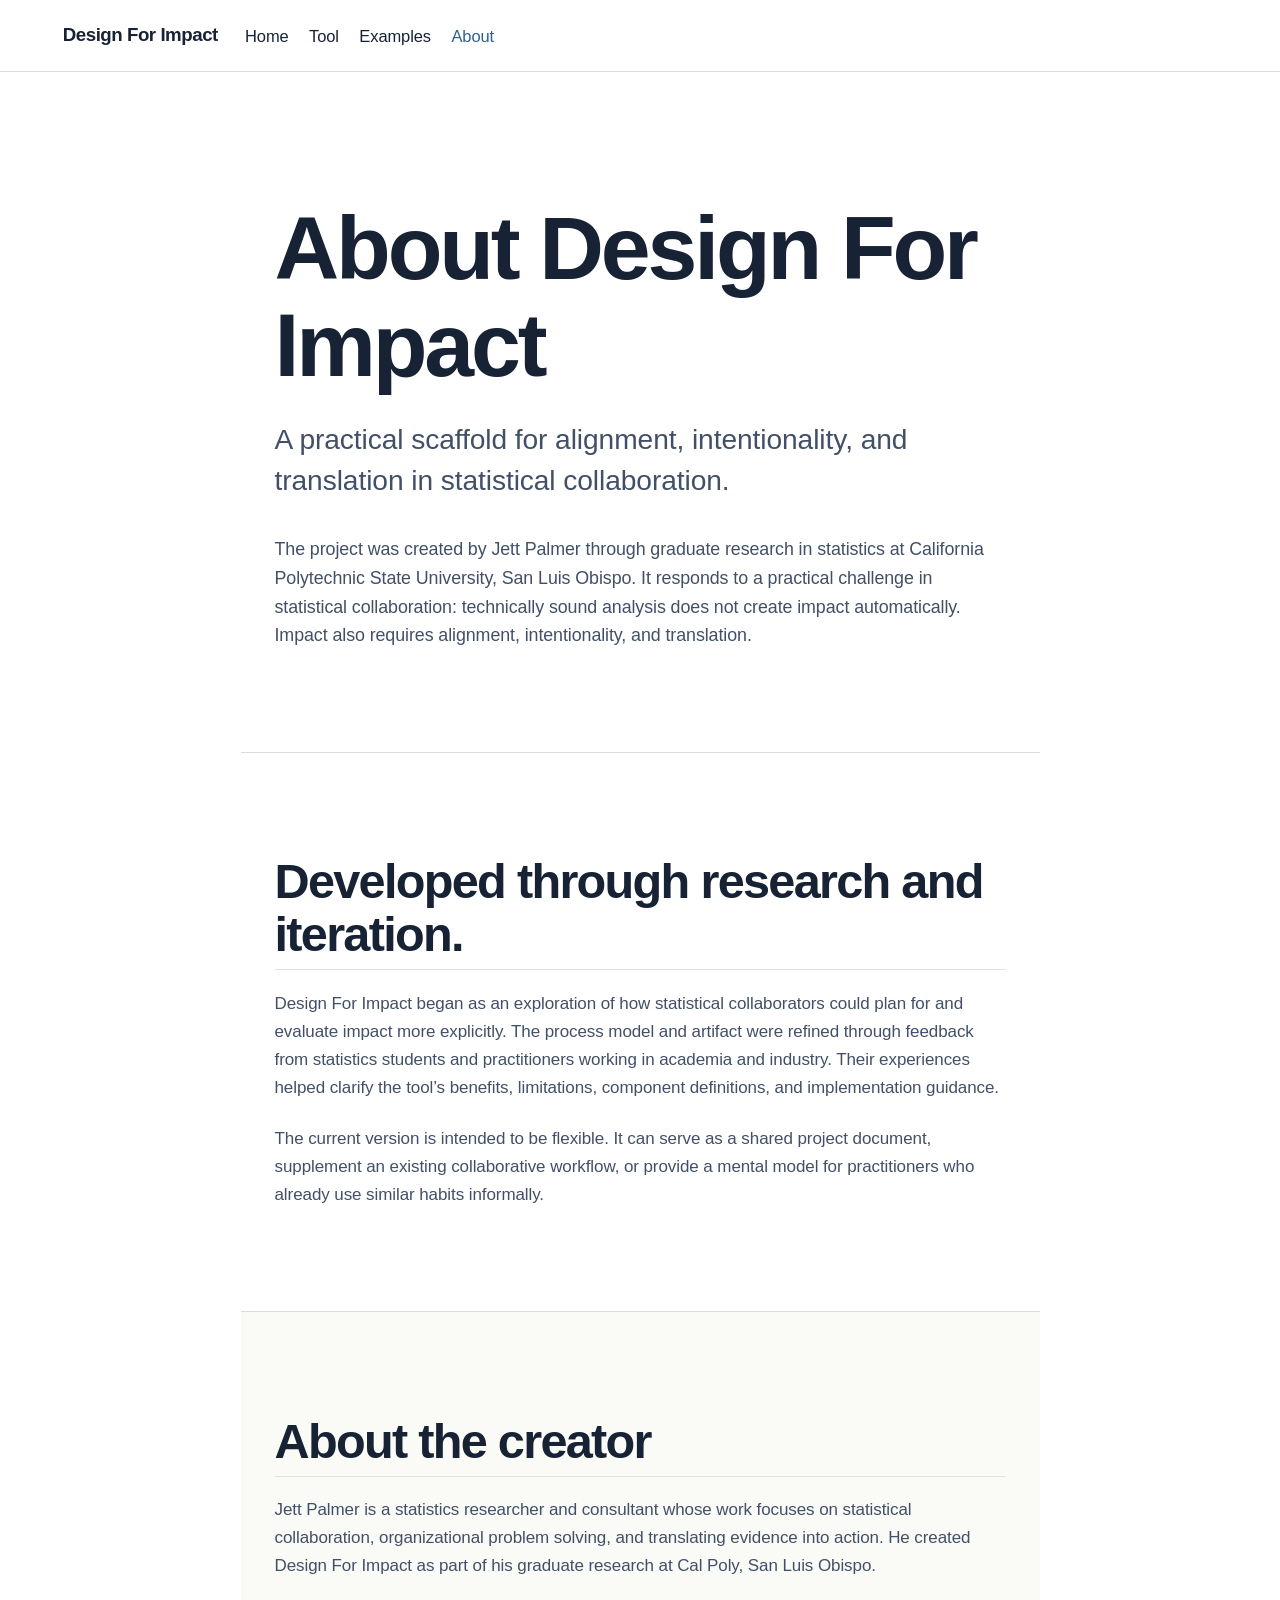
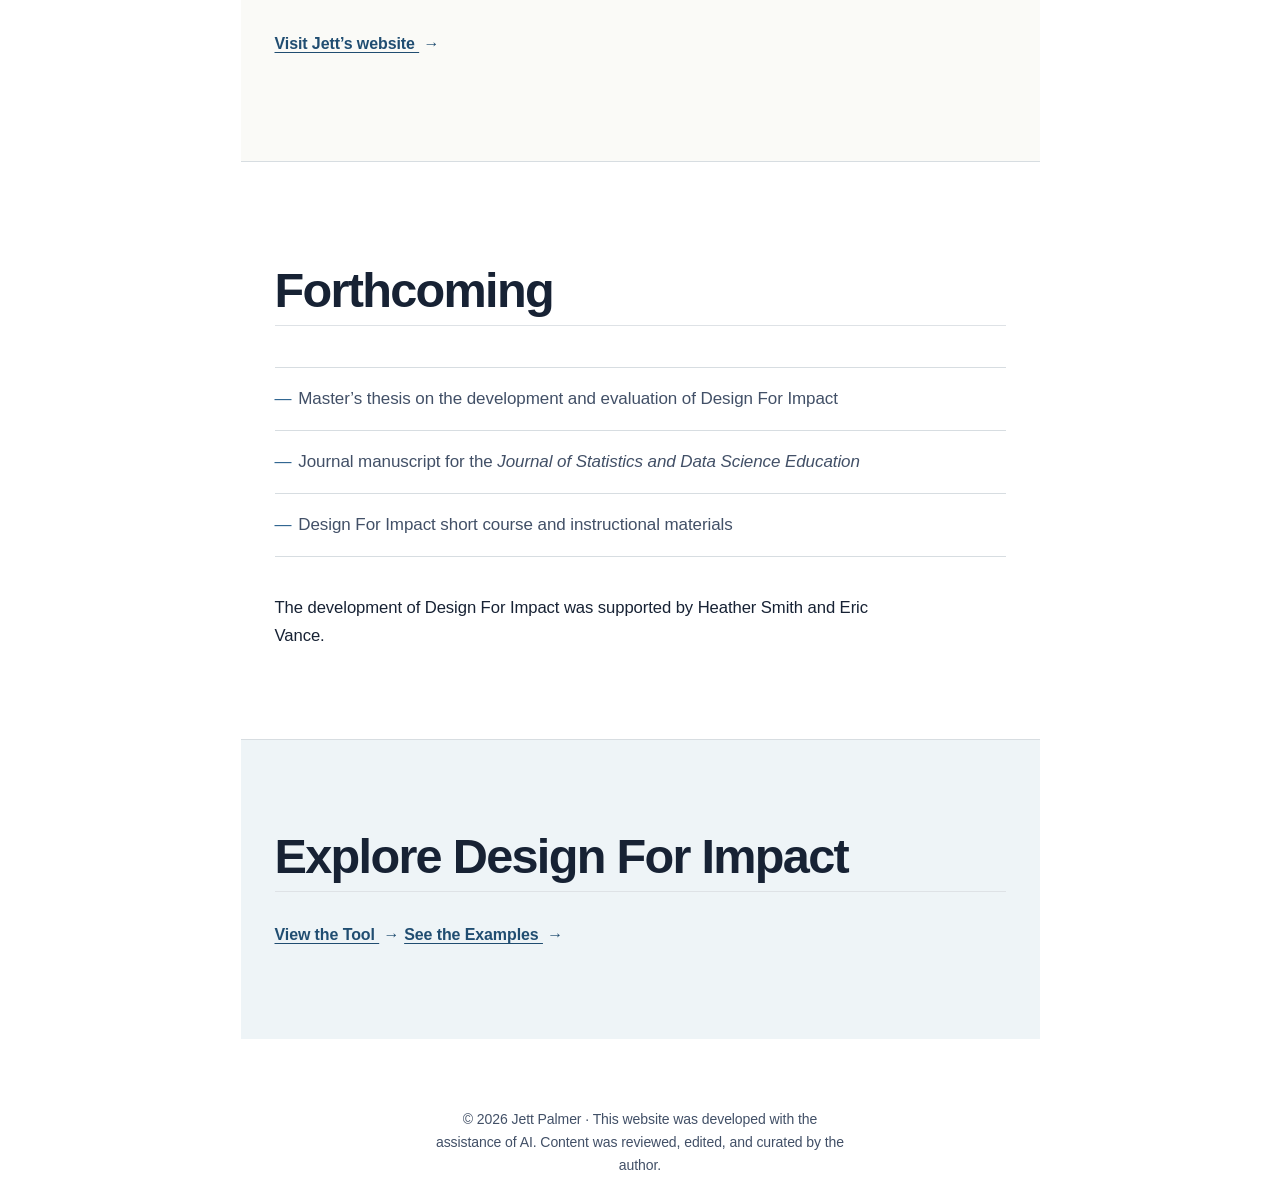
==== commit a4959838: "site wide design improvements" ====
--- a/docs/about.html
+++ b/docs/about.html
@@ -129,7 +129,7 @@
 About Design For Impact
 </h1>
 <p class="lede">
-Design For Impact is a collaborative scaffold for helping statistical practitioners and domain experts align on purpose, connect analytical choices to stakeholder needs, and communicate evidence in ways that support action.
+A practical scaffold for alignment, intentionality, and translation in statistical collaboration.
 </p>
 <p class="about-opening">
 The project was created by Jett Palmer through graduate research in statistics at California Polytechnic State University, San Luis Obispo. It responds to a practical challenge in statistical collaboration: technically sound analysis does not create impact automatically. Impact also requires alignment, intentionality, and translation.
--- a/docs/styles.css
+++ b/docs/styles.css
@@ -261,11 +261,12 @@
 .implementation-note { color: var(--ink) !important; font-size: 0.96rem; font-weight: 650; margin-top: 2.2rem; }
 
 .project-sequence { counter-reset: project-stage; list-style: none; margin: 3.5rem 0 0; padding: 0; }
-.project-sequence li { border-top: 1px solid var(--rule); counter-increment: project-stage; display: grid; gap: 1.8rem; grid-template-columns: 8.5rem minmax(0, 1fr); padding: 1.45rem 0; }
+.project-sequence li { border-top: 1px solid var(--rule); counter-increment: project-stage; display: grid; gap: 0.8rem 1rem; grid-template-columns: 3rem minmax(0, 1fr); padding: 1.3rem 0 1.45rem; }
 .project-sequence li:last-child { border-bottom: 1px solid var(--rule); }
 .project-sequence li::before { color: var(--blue); content: "0" counter(project-stage); font-size: 0.88rem; font-weight: 700; letter-spacing: 0.08em; padding-top: 0.18rem; }
-.project-sequence h3 { font-size: 1.28rem; margin-bottom: 0.45rem; }
-.project-sequence p { max-width: 48rem; }
+.project-step-content { min-width: 0; }
+.project-sequence h3 { font-size: 1.28rem; margin-bottom: 0.3rem; }
+.project-sequence p { max-width: 54rem; }
 
 .adaptation-section { background: var(--blue-pale); }
 .adaptation-list { display: grid; gap: 0 2.6rem; grid-template-columns: repeat(2, minmax(0, 1fr)); list-style: none; margin: 3.3rem 0 0; padding: 0; }
@@ -283,19 +284,17 @@
 .tool-download-section .button:hover { background: var(--blue-pale); border-color: var(--blue-pale); color: var(--ink); }
 
 .examples-page-hero, .about-page-hero { padding: clamp(5.5rem, 10vw, 9rem) 0 clamp(4.5rem, 8vw, 7rem); }
-.examples-page-hero .lede, .about-page-hero .lede { font-size: clamp(1.3rem, 2.2vw, 1.7rem); line-height: 1.45; max-width: 54rem; }
+.examples-page-hero .lede, .about-page-hero .lede { font-size: clamp(1.3rem, 2.2vw, 1.7rem); line-height: 1.45; }
+.examples-page-hero .lede { max-width: 48rem; }
+.about-page-hero .lede { max-width: 54rem; }
 .examples-page-hero .text-action { margin-top: 2.2rem; white-space: normal; }
 
-.example-feature { border-top: 1px solid var(--rule); padding: clamp(5rem, 9vw, 7.5rem) 0; }
-.academic-example { background: var(--warm); }
+.example-feature { padding: clamp(3.25rem, 6vw, 5.5rem) 0; }
+.example-feature + .example-feature { padding-top: 0; }
+.example-card { background: var(--warm); border-bottom: 1px solid var(--rule); border-top: 1px solid var(--rule); padding: clamp(2.25rem, 5vw, 4rem); }
 .example-heading { max-width: 770px; }
 .example-heading h2 { font-size: clamp(2.1rem, 4vw, 3.5rem); }
 .example-heading > p { font-size: 1.16rem; line-height: 1.55; }
-.example-metadata { border-bottom: 1px solid var(--rule); border-top: 1px solid var(--rule); display: grid; gap: 1.2rem 2rem; grid-template-columns: repeat(4, minmax(0, 1fr)); margin: 3rem 0 0; padding: 1.1rem 0; }
-.example-metadata div { min-width: 0; }
-.example-metadata dt { color: var(--blue-dark); font-size: 0.73rem; font-weight: 700; letter-spacing: 0.06em; text-transform: uppercase; }
-.example-metadata dd { color: var(--ink-soft); font-size: 0.91rem; line-height: 1.45; margin: 0.32rem 0 0; }
-
 .example-component-grid { display: grid; gap: 0 2.6rem; grid-template-columns: repeat(2, minmax(0, 1fr)); margin-top: 3.5rem; }
 .example-component { border-top: 3px solid var(--blue); min-width: 0; padding: 1.5rem 0 2.2rem; }
 .example-component h3 { font-size: clamp(1.45rem, 2.2vw, 2rem); margin-bottom: 0.8rem; }
@@ -345,7 +344,6 @@
   .tool-artifact-preview { margin: 0 auto; max-width: 440px; width: 90%; }
   .workflow-notes, .implementation-levels { gap: 1.5rem; grid-template-columns: repeat(2, 1fr); }
   .implementation-levels article:last-child { grid-column: 2; }
-  .example-metadata { grid-template-columns: repeat(2, minmax(0, 1fr)); }
   .evaluation-layout { align-items: start; flex-direction: column; }
   .teaching-layout { align-items: start; flex-direction: column; }
   .page-footer .nav-footer { gap: 1.25rem; }
@@ -368,16 +366,15 @@
   .workflow-notes, .implementation-levels, .example-previews, .resource-split, .tool-split-heading, .adaptation-list { grid-template-columns: 1fr; }
   .implementation-levels article:last-child { grid-column: auto; }
   .examples-page-hero, .about-page-hero { padding-top: 4.4rem; }
-  .example-component-grid, .example-metadata { grid-template-columns: 1fr; }
+  .example-component-grid { grid-template-columns: 1fr; }
   .example-vision, .example-pathway, .example-narrative { grid-column: auto; }
-  .example-metadata { gap: 0.9rem; }
   .closing-actions { align-items: stretch; flex-direction: column; }
   .about-closing .closing-actions { align-items: start; gap: 1rem; }
   .section-close { align-items: start; flex-direction: column; gap: 1rem; }
   .resource-split { gap: 2.2rem; }
   .component-layout { grid-template-columns: 1fr; }
   .component-vision, .component-pathway, .component-narrative { grid-column: auto; }
-  .project-sequence li { gap: 0.5rem; grid-template-columns: 1fr; }
+  .project-sequence li { gap: 0.65rem; grid-template-columns: 2.5rem minmax(0, 1fr); padding: 1.15rem 0; }
   .project-sequence li::before { padding-top: 0; }
   .page-footer .nav-footer { align-items: center; }
 }
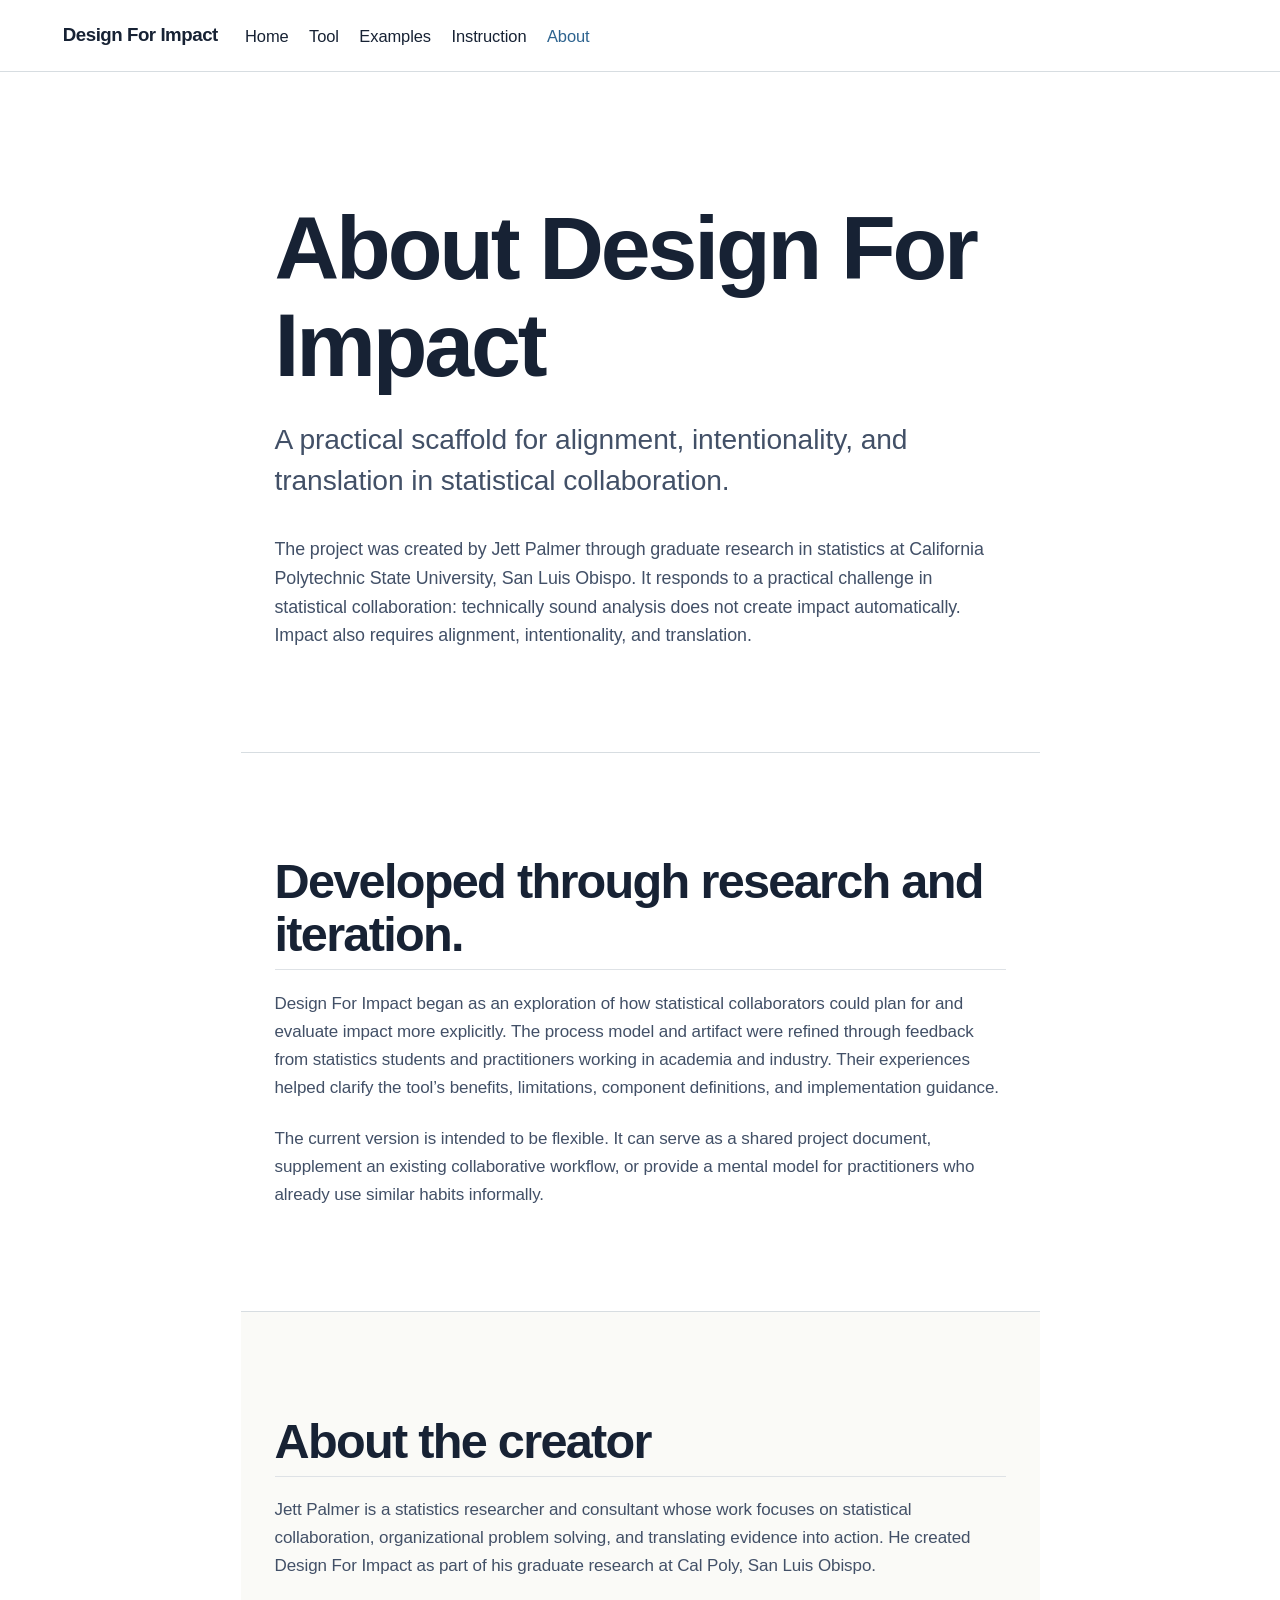
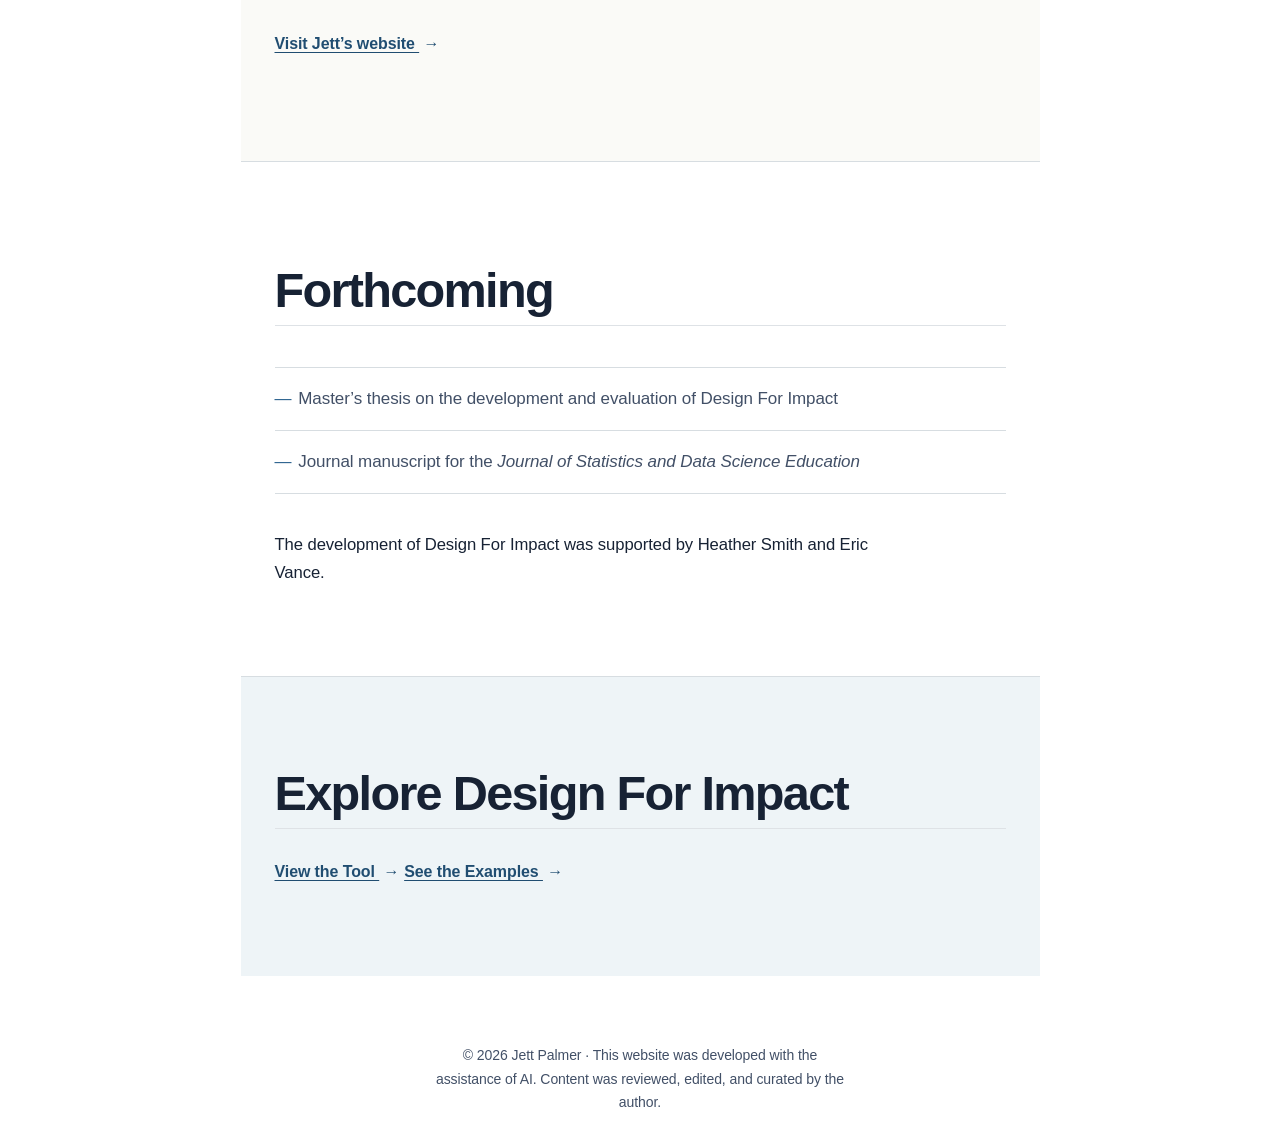
==== commit 99770463: "Add Design For Impact instruction resources" ====
--- a/docs/about.html
+++ b/docs/about.html
@@ -86,6 +86,10 @@
 <span class="menu-text">Examples</span></a>
   </li>  
   <li class="nav-item">
+    <a class="nav-link" href="./instruction.html">
+<span class="menu-text">Instruction</span></a>
+  </li>
+  <li class="nav-item">
     <a class="nav-link active" href="./about.html" aria-current="page"> 
 <span class="menu-text">About</span></a>
   </li>  
@@ -175,9 +179,6 @@
 </li>
 <li>
 Journal manuscript for the <em>Journal of Statistics and Data Science Education</em>
-</li>
-<li>
-Design For Impact short course and instructional materials
 </li>
 </ul>
 <p class="about-acknowledgment">
@@ -610,4 +611,4 @@
 
 
 
-</body></html>+</body></html>
--- a/docs/styles.css
+++ b/docs/styles.css
@@ -333,6 +333,38 @@
 .about-closing h2 { font-size: clamp(2rem, 3.8vw, 3.1rem); }
 .about-closing .closing-actions { gap: 1.5rem 2rem; }
 
+.instruction-page-hero { border-bottom: 1px solid var(--rule); padding: clamp(5.5rem, 10vw, 9rem) 0 clamp(4.5rem, 8vw, 7rem); }
+.instruction-page-hero .lede { font-size: clamp(1.3rem, 2.2vw, 1.7rem); line-height: 1.45; max-width: 53rem; }
+.instruction-opening { font-size: 1.05rem; line-height: 1.6; margin-top: 2rem; max-width: 46rem; }
+.instruction-section { border-bottom: 1px solid var(--rule); padding: clamp(4.5rem, 8vw, 6.5rem) 0; }
+.instruction-section-heading { max-width: 720px; }
+.instruction-section-heading h2 { font-size: clamp(2rem, 3.8vw, 3.1rem); }
+.instruction-section-heading p { font-size: 1.08rem; line-height: 1.6; }
+.instruction-sequence { display: grid; gap: 0; grid-template-columns: repeat(3, minmax(0, 1fr)); list-style: none; margin: 3.5rem 0 0; padding: 0; }
+.instruction-sequence li { border-left: 1px solid var(--rule); min-width: 0; padding: 0.15rem 1.65rem 0; }
+.instruction-sequence li:first-child { border-left: 0; padding-left: 0; }
+.instruction-sequence li:last-child { padding-right: 0; }
+.instruction-stage, .instruction-resource-number { color: var(--blue); font-size: 0.79rem; font-weight: 760; letter-spacing: 0.1em; line-height: 1.2; margin-bottom: 1.15rem; text-transform: uppercase; }
+.instruction-sequence h3 { font-size: 1.45rem; margin-bottom: 0.65rem; }
+.instruction-sequence p:last-child { font-size: 0.98rem; line-height: 1.58; }
+.instruction-materials-section { background: var(--warm); }
+.instruction-material-grid { display: grid; gap: 0 2.6rem; grid-template-columns: repeat(2, minmax(0, 1fr)); margin-top: 3.5rem; }
+.instruction-material-card { border-top: 3px solid var(--blue); display: flex; flex-direction: column; min-width: 0; padding: 1.45rem 0 2.25rem; }
+.instruction-material-card:nth-child(3) { border-top-color: #47779b; }
+.instruction-material-card:nth-child(4) { border-top-color: #608cab; }
+.instruction-material-card h3 { font-size: clamp(1.4rem, 2.2vw, 1.85rem); margin-bottom: 0.65rem; }
+.instruction-material-card > p:not(.instruction-resource-number) { font-size: 0.98rem; line-height: 1.58; max-width: 33rem; }
+.instruction-material-actions { margin-top: auto; padding-top: 1.5rem; }
+.instruction-material-actions > p { display: flex; flex-wrap: wrap; gap: 0.75rem; margin: 0; }
+.instruction-material-actions .button { font-size: 0.88rem; padding: 0.68rem 0.85rem; }
+.instruction-share-section { background: var(--ink); color: #fff; padding: clamp(4.5rem, 8vw, 6.5rem) 0; }
+.instruction-share-section .page-shell { align-items: end; display: flex; flex-wrap: wrap; gap: 2rem 3rem; justify-content: space-between; }
+.instruction-share-section .page-shell > div { flex: 1 1 34rem; max-width: 700px; min-width: 0; }
+.instruction-share-section h2, .instruction-share-section p, .instruction-share-section a { color: #fff; }
+.instruction-share-section h2 { font-size: clamp(2rem, 4vw, 3.2rem); margin-bottom: 1rem; }
+.instruction-share-section p { color: #d6dfea; font-size: 1.1rem; }
+.instruction-share-section .text-action { flex: 0 0 auto; }
+
 .page-footer { background: #fff; border-top: 1px solid var(--rule); color: var(--ink-soft); font-size: 0.78rem; line-height: 1.45; padding: 2.5rem 1rem; text-align: center; }
 .page-footer .nav-footer { max-width: 1180px; }
 .page-footer a { color: var(--ink-soft); }
@@ -346,6 +378,12 @@
   .implementation-levels article:last-child { grid-column: 2; }
   .evaluation-layout { align-items: start; flex-direction: column; }
   .teaching-layout { align-items: start; flex-direction: column; }
+  .instruction-sequence { gap: 1.5rem; grid-template-columns: 1fr; }
+  .instruction-sequence li, .instruction-sequence li:first-child, .instruction-sequence li:last-child { border-left: 0; border-top: 1px solid var(--rule); padding: 1.2rem 0 0; }
+  .instruction-sequence li:first-child { border-top: 0; padding-top: 0; }
+  .instruction-material-grid { gap: 0 1.8rem; }
+  .instruction-share-section .page-shell { align-items: start; flex-direction: column; }
+  .instruction-share-section .page-shell > div { flex: 0 1 auto; }
   .page-footer .nav-footer { gap: 1.25rem; }
 }
 
@@ -364,6 +402,7 @@
   .workflow-type { margin-top: 0.45rem; }
   .flow-arrow { display: none; }
   .workflow-notes, .implementation-levels, .example-previews, .resource-split, .tool-split-heading, .adaptation-list { grid-template-columns: 1fr; }
+  .instruction-material-grid { grid-template-columns: 1fr; }
   .implementation-levels article:last-child { grid-column: auto; }
   .examples-page-hero, .about-page-hero { padding-top: 4.4rem; }
   .example-component-grid { grid-template-columns: 1fr; }
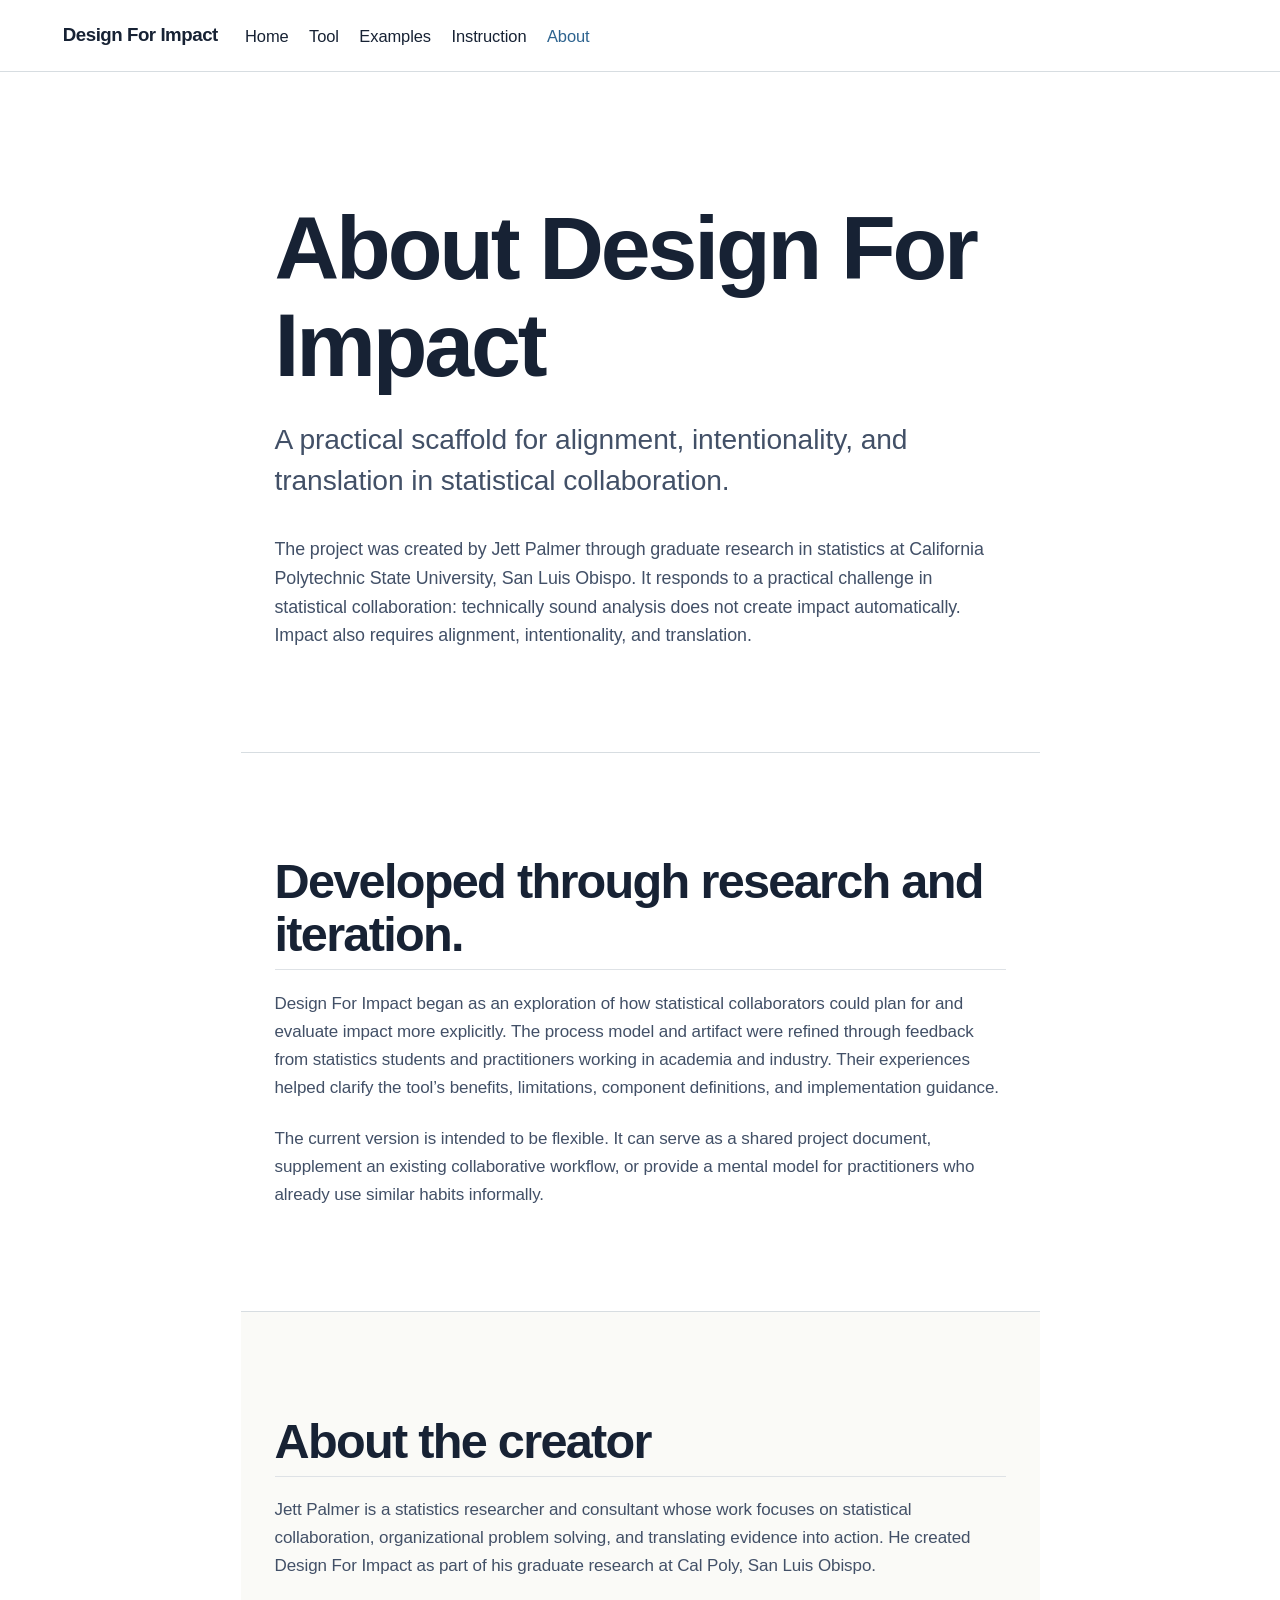
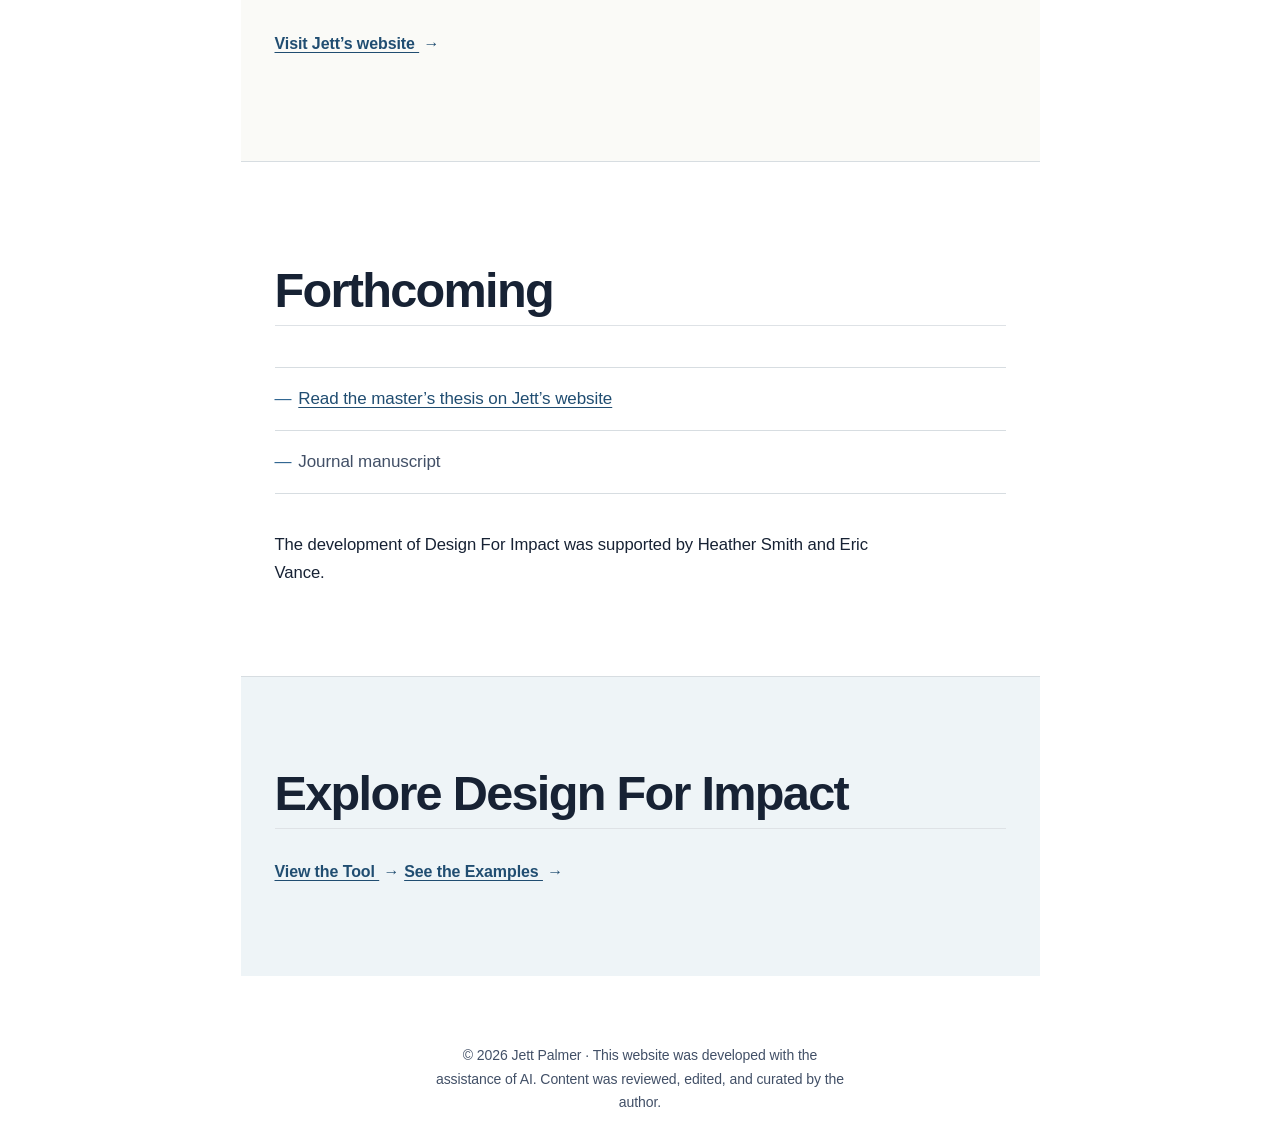
==== commit a085fe54: "Update thesis and manuscript references" ====
--- a/docs/about.html
+++ b/docs/about.html
@@ -175,10 +175,10 @@
 </h2>
 <ul class="forthcoming-list">
 <li>
-Master’s thesis on the development and evaluation of Design For Impact
+<a href="https://jettpalmer.github.io/design-for-impact/">Read the master’s thesis on Jett’s website</a>
 </li>
 <li>
-Journal manuscript for the <em>Journal of Statistics and Data Science Education</em>
+Journal manuscript
 </li>
 </ul>
 <p class="about-acknowledgment">
--- a/docs/styles.css
+++ b/docs/styles.css
@@ -306,6 +306,9 @@
 .example-pathway { border-top-color: #769fb9; }
 .example-narrative { border-bottom: 1px solid var(--rule); border-top-color: #8db1c5; }
 .example-editorial-note { border-left: 3px solid var(--blue); color: var(--ink) !important; font-size: 1rem; line-height: 1.55; margin-top: 2.3rem; max-width: 64rem; padding-left: 1.15rem; }
+.example-heading .button { margin-top: 1.75rem; }
+.example-version-list { color: var(--ink-soft); line-height: 1.58; margin: 0.9rem 0 0; max-width: 49rem; padding-left: 1.25rem; }
+.example-version-list li + li { margin-top: 0.65rem; }
 
 .examples-closing { background: var(--ink); padding: clamp(4.5rem, 8vw, 6.5rem) 0; }
 .examples-closing h2 { color: #fff; font-size: clamp(2rem, 4vw, 3.6rem); max-width: 760px; }
@@ -352,6 +355,7 @@
 .instruction-material-card { border-top: 3px solid var(--blue); display: flex; flex-direction: column; min-width: 0; padding: 1.45rem 0 2.25rem; }
 .instruction-material-card:nth-child(3) { border-top-color: #47779b; }
 .instruction-material-card:nth-child(4) { border-top-color: #608cab; }
+.instruction-material-card:nth-child(5) { border-bottom: 1px solid var(--rule); border-top-color: #769fb9; grid-column: 1 / -1; }
 .instruction-material-card h3 { font-size: clamp(1.4rem, 2.2vw, 1.85rem); margin-bottom: 0.65rem; }
 .instruction-material-card > p:not(.instruction-resource-number) { font-size: 0.98rem; line-height: 1.58; max-width: 33rem; }
 .instruction-material-actions { margin-top: auto; padding-top: 1.5rem; }
@@ -403,6 +407,7 @@
   .flow-arrow { display: none; }
   .workflow-notes, .implementation-levels, .example-previews, .resource-split, .tool-split-heading, .adaptation-list { grid-template-columns: 1fr; }
   .instruction-material-grid { grid-template-columns: 1fr; }
+  .instruction-material-card:nth-child(5) { border-bottom: 0; grid-column: auto; }
   .implementation-levels article:last-child { grid-column: auto; }
   .examples-page-hero, .about-page-hero { padding-top: 4.4rem; }
   .example-component-grid { grid-template-columns: 1fr; }
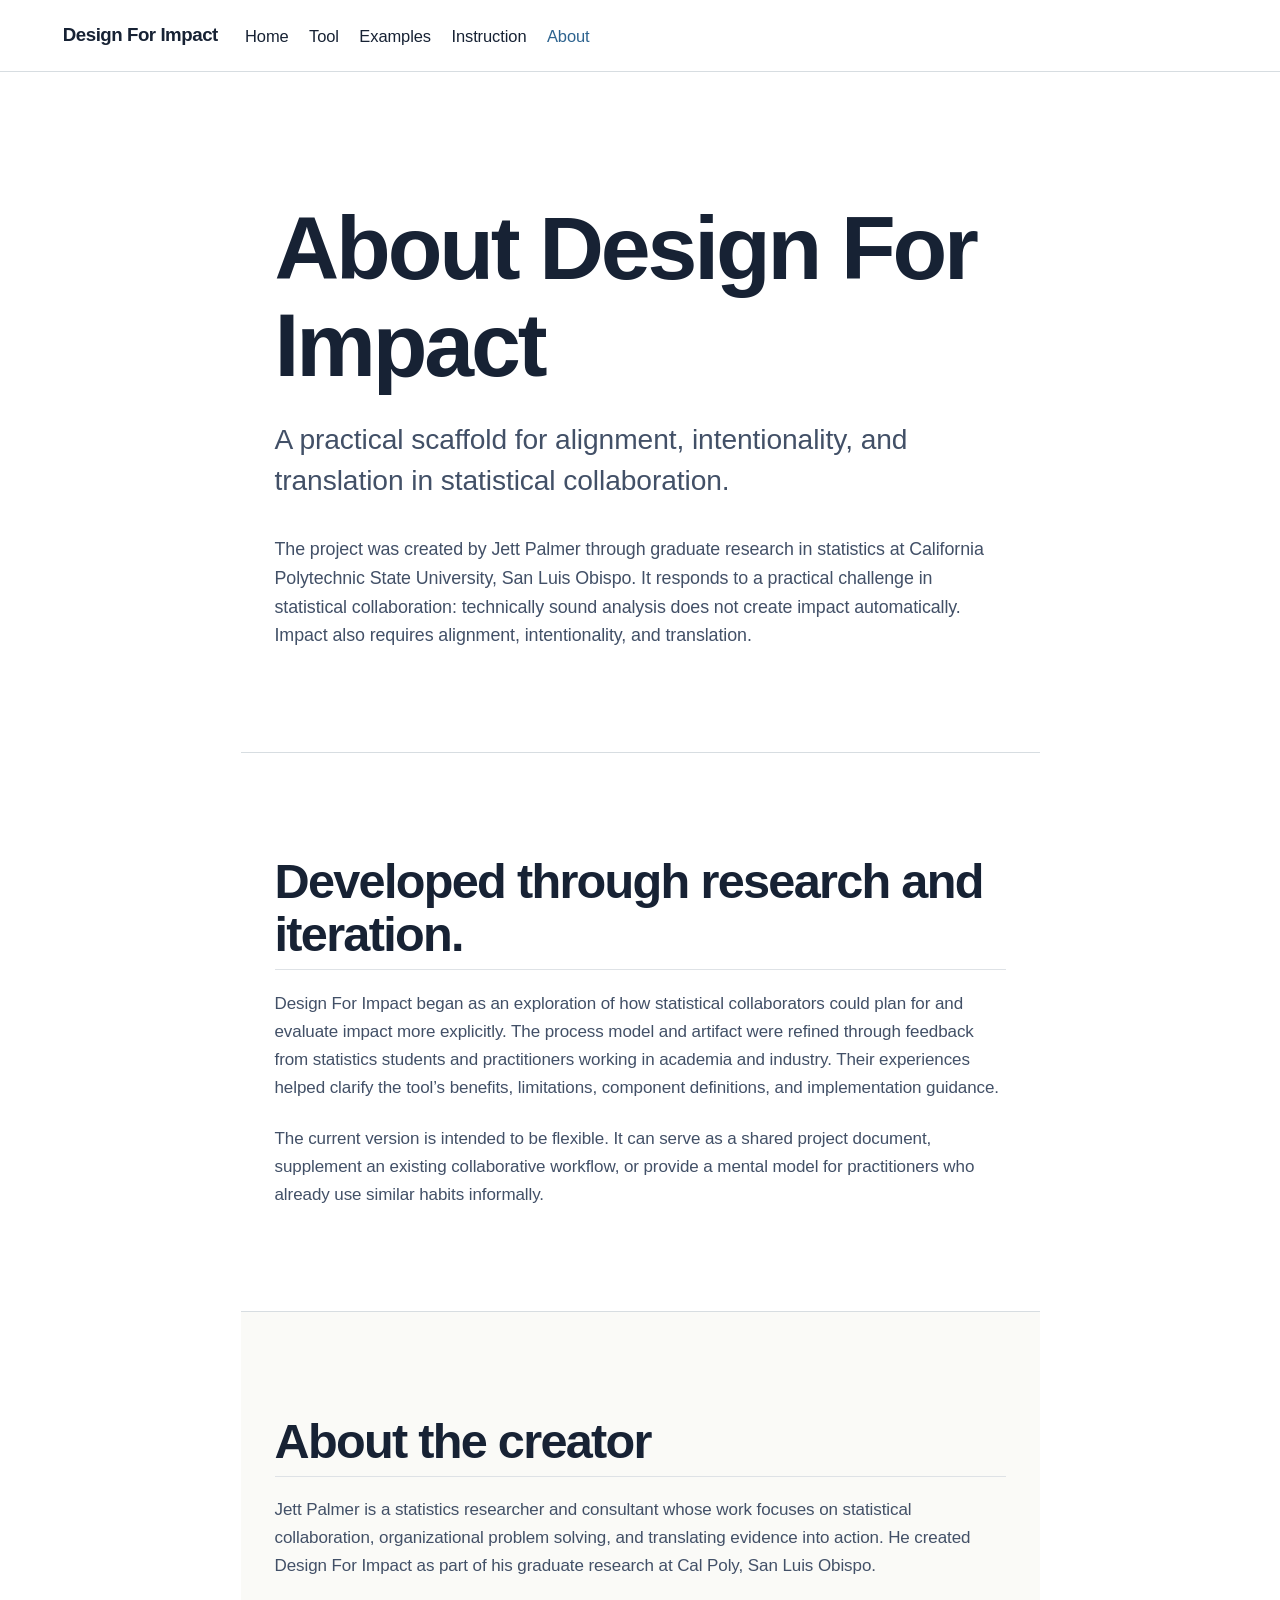
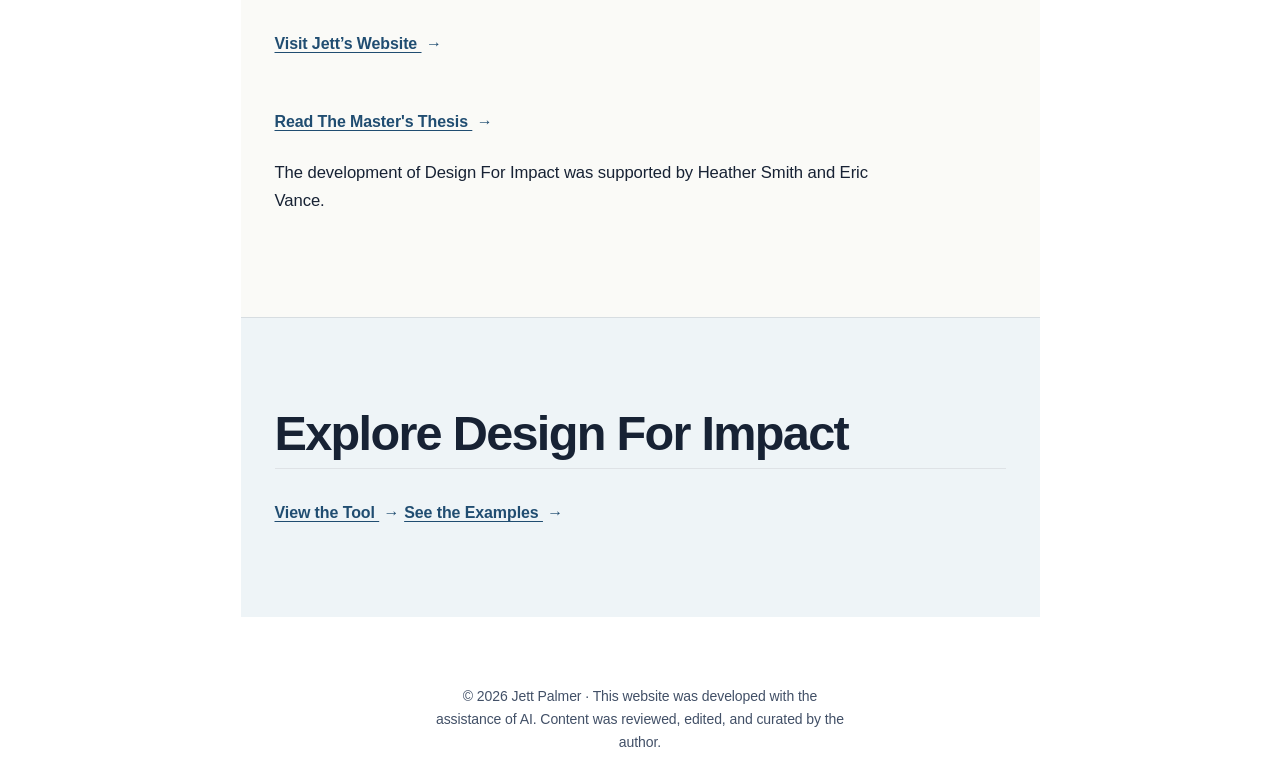
==== commit a701ad16: "Move thesis details into creator section" ====
--- a/docs/about.html
+++ b/docs/about.html
@@ -164,26 +164,12 @@
 <p>
 Jett Palmer is a statistics researcher and consultant whose work focuses on statistical collaboration, organizational problem solving, and translating evidence into action. He created Design For Impact as part of his graduate research at Cal Poly, San Luis Obispo.
 </p>
-<p><a class="text-action" href="https://jettpalmer.github.io">Visit Jett’s website <span aria-hidden="true">→</span></a></p>
-</div>
-</div>
-</section>
-<section class="about-section forthcoming-section" aria-labelledby="forthcoming-heading">
-<div class="page-shell">
-<h2 id="forthcoming-heading">
-Forthcoming
-</h2>
-<ul class="forthcoming-list">
-<li>
-<a href="https://jettpalmer.github.io/design-for-impact/">Read the master’s thesis on Jett’s website</a>
-</li>
-<li>
-Journal manuscript
-</li>
-</ul>
+<p><a class="text-action" href="https://jettpalmer.github.io">Visit Jett’s Website <span aria-hidden="true">→</span></a></p>
+<p><a class="text-action" href="https://jettpalmer.github.io/work/thesis/design-for-impact.html">Read The Master's Thesis <span aria-hidden="true">→</span></a></p>
 <p class="about-acknowledgment">
 The development of Design For Impact was supported by Heather Smith and Eric Vance.
 </p>
+</div>
 </div>
 </section>
 <section class="about-closing" aria-labelledby="about-closing-heading">
